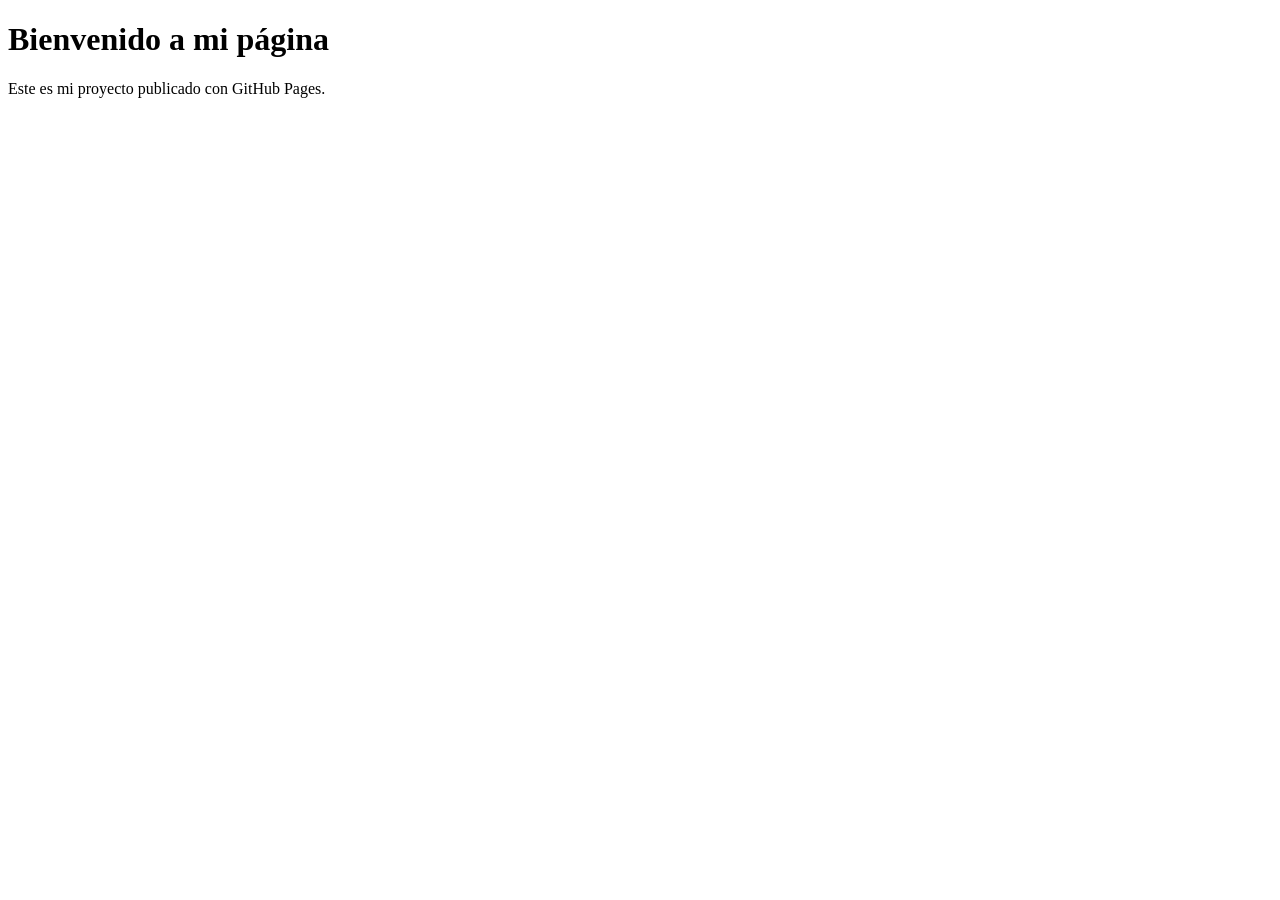
==== index.html @ 6c5de1bb "Add initial HTML structure for index.html" ====
<!DOCTYPE html>
<html lang="es">
<head>
  <meta charset="UTF-8">
  <title>Mi sitio público</title>
</head>
<body>
  <h1>Bienvenido a mi página</h1>
  <p>Este es mi proyecto publicado con GitHub Pages.</p>
</body>
</html>
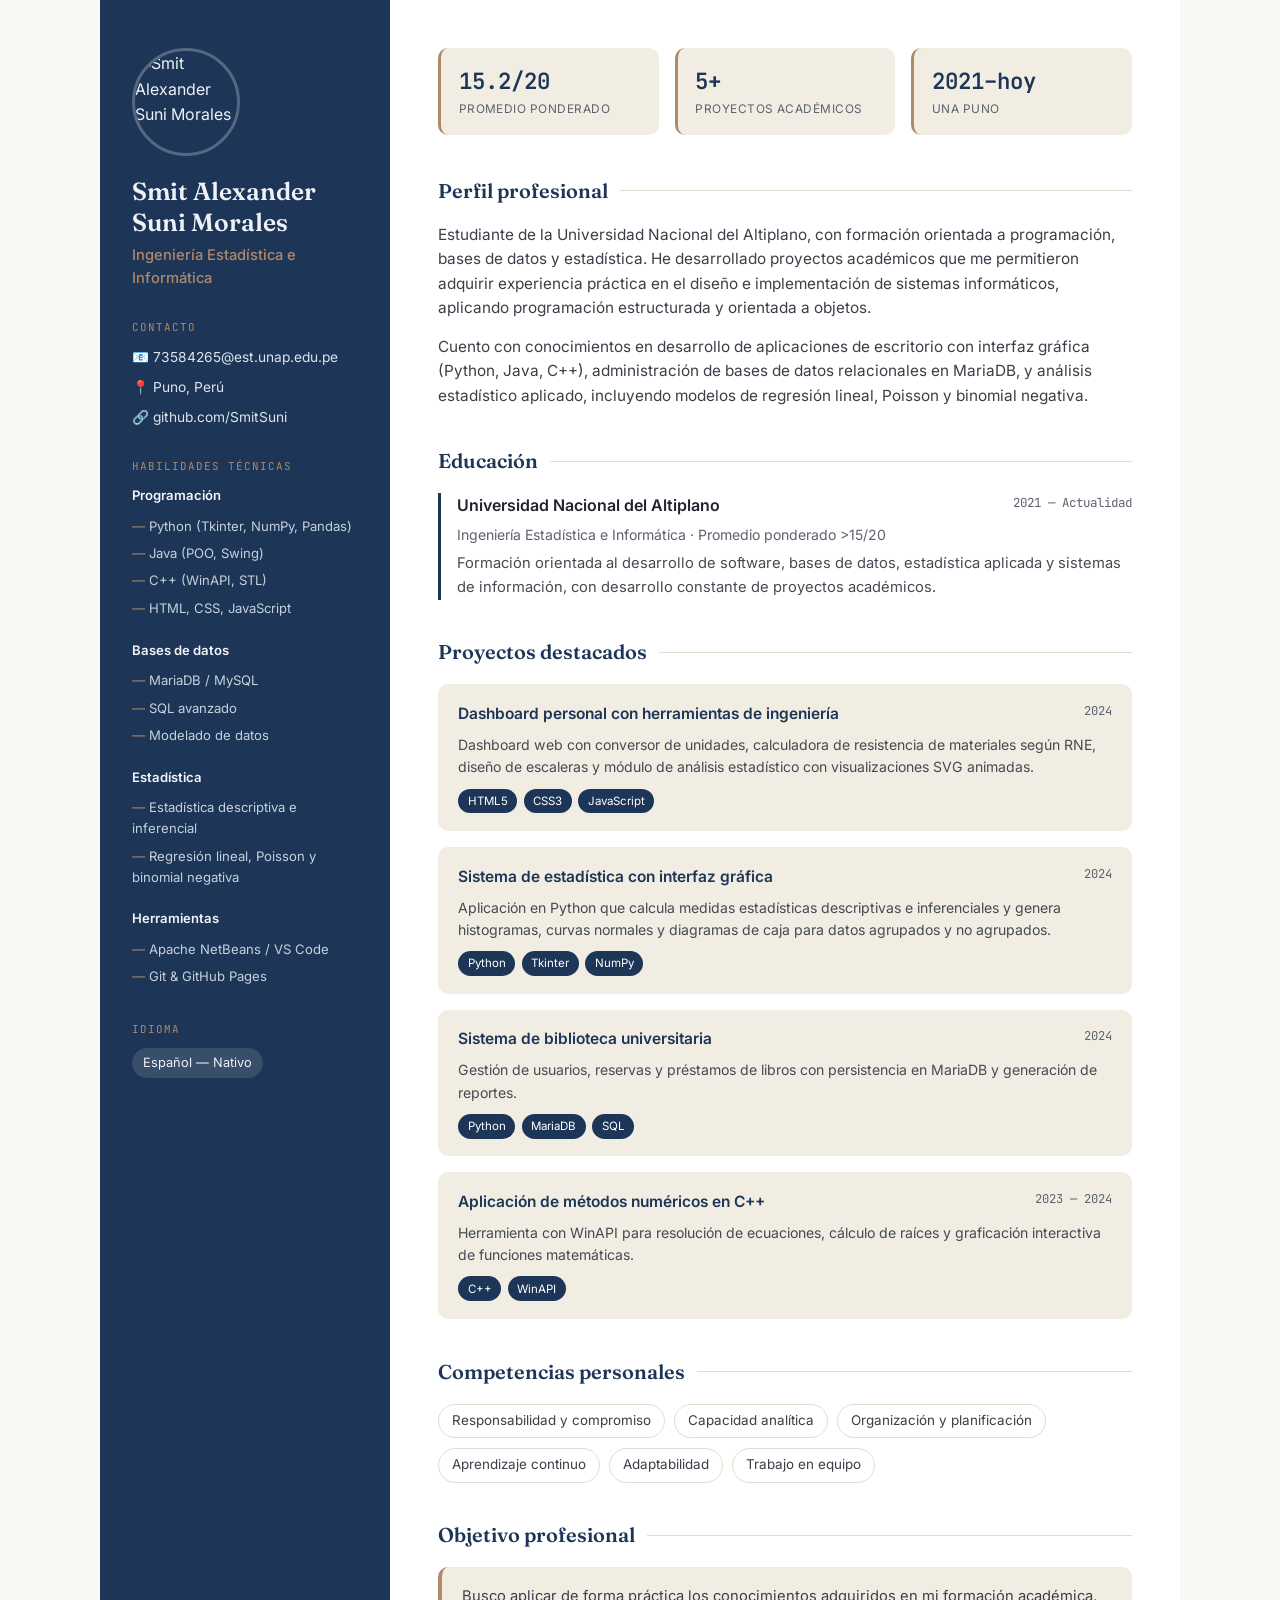
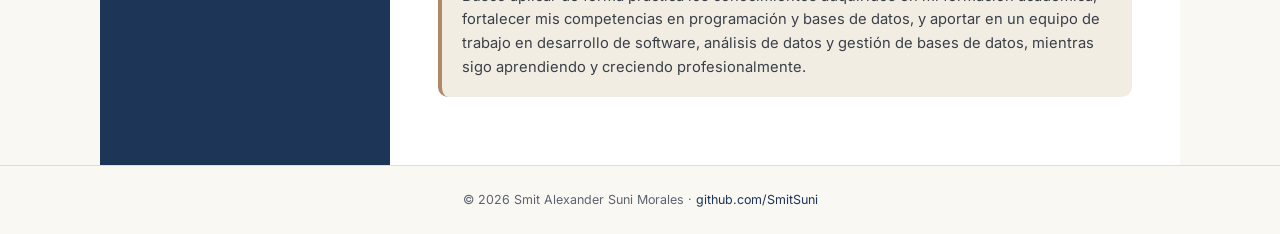
==== commit a943e6e8: "Update index.html" ====
--- a/index.html
+++ b/index.html
@@ -1,12 +1,385 @@
 <!DOCTYPE html>
 <html lang="es">
 <head>
-  <meta charset="UTF-8">
-  <title>Mi sitio público</title>
+<meta charset="UTF-8">
+<meta name="viewport" content="width=device-width, initial-scale=1.0">
+<title>Smit Alexander Suni Morales — CV</title>
+<meta name="description" content="Resumen curricular de Smit Alexander Suni Morales, estudiante de Ingeniería Estadística e Informática en la UNA Puno.">
+<link rel="preconnect" href="https://fonts.googleapis.com">
+<link rel="preconnect" href="https://fonts.gstatic.com" crossorigin>
+<link href="https://fonts.googleapis.com/css2?family=Fraunces:opsz,wght@9..144,400;9..144,600;9..144,700&family=Inter:wght@400;500;600&family=JetBrains+Mono:wght@400;600&display=swap" rel="stylesheet">
+<style>
+  :root{
+    --bg: #faf8f3;
+    --bg-card: #ffffff;
+    --bg-alt: #f1ede3;
+    --ink: #20242c;
+    --ink-soft: #5c6270;
+    --accent: #1d3557;
+    --accent-2: #b08968;
+    --line: #e3ddcf;
+    --radius: 10px;
+  }
+  *{ margin:0; padding:0; box-sizing:border-box; }
+  body{
+    font-family:'Inter', sans-serif;
+    background:var(--bg);
+    color:var(--ink);
+    line-height:1.6;
+  }
+  .wrap{
+    max-width:1080px;
+    margin:0 auto;
+    display:grid;
+    grid-template-columns: 290px 1fr;
+    gap:0;
+  }
+  /* ---------- Sidebar ---------- */
+  aside{
+    background:var(--accent);
+    color:#eef2f6;
+    padding:3rem 2rem;
+  }
+  .avatar{
+    width:108px; height:108px;
+    border-radius:50%;
+    overflow:hidden;
+    border:3px solid rgba(255,255,255,.25);
+    margin-bottom:1.25rem;
+  }
+  .avatar img{ width:100%; height:100%; object-fit:cover; display:block; }
+  aside h1{
+    font-family:'Fraunces', serif;
+    font-size:1.55rem;
+    font-weight:600;
+    line-height:1.25;
+    margin-bottom:.35rem;
+  }
+  .role{
+    font-size:.92rem;
+    color:var(--accent-2);
+    font-weight:500;
+    margin-bottom:1.75rem;
+  }
+  .side-block{ margin-bottom:1.9rem; }
+  .side-label{
+    font-family:'JetBrains Mono', monospace;
+    font-size:.68rem;
+    letter-spacing:.09em;
+    text-transform:uppercase;
+    color:var(--accent-2);
+    margin-bottom:.6rem;
+  }
+  .contact-line{
+    display:flex; gap:.55rem;
+    font-size:.86rem;
+    color:#dde4ec;
+    margin-bottom:.5rem;
+    word-break:break-word;
+  }
+  .skill-group{ margin-bottom:1.1rem; }
+  .skill-group h4{
+    font-size:.82rem;
+    font-weight:600;
+    margin-bottom:.4rem;
+    color:#f3f5f8;
+  }
+  .skill-group ul{ list-style:none; }
+  .skill-group li{
+    font-size:.82rem;
+    color:#c7d1dc;
+    padding:.2rem 0;
+  }
+  .skill-group li::before{ content:"— "; color:var(--accent-2); }
+  .lang-pill{
+    display:inline-block;
+    font-size:.8rem;
+    background:rgba(255,255,255,.12);
+    padding:.3rem .7rem;
+    border-radius:20px;
+  }
+
+  /* ---------- Main column ---------- */
+  main{ padding:3rem 3rem 2rem; background:var(--bg-card); }
+
+  .metric-strip{
+    display:grid;
+    grid-template-columns: repeat(3, 1fr);
+    gap:1rem;
+    margin-bottom:2.5rem;
+  }
+  .metric{
+    background:var(--bg-alt);
+    border-radius:var(--radius);
+    padding:1rem 1.1rem;
+    border-left:3px solid var(--accent-2);
+  }
+  .metric .num{
+    font-family:'JetBrains Mono', monospace;
+    font-size:1.4rem;
+    font-weight:600;
+    color:var(--accent);
+  }
+  .metric .label{
+    font-size:.74rem;
+    color:var(--ink-soft);
+    text-transform:uppercase;
+    letter-spacing:.04em;
+  }
+
+  section{ margin-bottom:2.3rem; }
+  section h2{
+    font-family:'Fraunces', serif;
+    font-size:1.25rem;
+    font-weight:600;
+    color:var(--accent);
+    margin-bottom:1rem;
+    display:flex;
+    align-items:center;
+    gap:.75rem;
+  }
+  section h2::after{
+    content:"";
+    flex:1;
+    height:1px;
+    background:var(--line);
+  }
+  .profile-text p{ margin-bottom:.85rem; color:#3a3f48; font-size:.96rem; }
+
+  .edu-item{
+    border-left:3px solid var(--accent);
+    padding-left:1rem;
+  }
+  .edu-item .head{
+    display:flex; justify-content:space-between; flex-wrap:wrap; gap:.4rem;
+    margin-bottom:.3rem;
+  }
+  .edu-item .title{ font-weight:600; font-size:1rem; }
+  .edu-item .date{
+    font-family:'JetBrains Mono', monospace;
+    font-size:.78rem;
+    color:var(--ink-soft);
+  }
+  .edu-item .subtitle{ font-size:.88rem; color:var(--ink-soft); margin-bottom:.4rem; }
+  .edu-item p{ font-size:.92rem; color:#454a53; }
+
+  .proj-grid{ display:grid; gap:1rem; }
+  .proj-card{
+    background:var(--bg-alt);
+    border-radius:var(--radius);
+    padding:1.1rem 1.25rem;
+  }
+  .proj-card .head{
+    display:flex; justify-content:space-between; flex-wrap:wrap; gap:.4rem;
+    margin-bottom:.45rem;
+  }
+  .proj-card .title{ font-weight:600; font-size:.97rem; color:var(--accent); }
+  .proj-card .date{ font-family:'JetBrains Mono', monospace; font-size:.76rem; color:var(--ink-soft); }
+  .proj-card p{ font-size:.88rem; color:#454a53; margin-bottom:.6rem; }
+  .tags{ display:flex; flex-wrap:wrap; gap:.4rem; }
+  .tag{
+    font-size:.72rem;
+    background:var(--accent);
+    color:#fff;
+    padding:.2rem .6rem;
+    border-radius:20px;
+  }
+
+  .competencias{ display:flex; flex-wrap:wrap; gap:.6rem; }
+  .competencias span{
+    font-size:.84rem;
+    border:1px solid var(--line);
+    padding:.35rem .8rem;
+    border-radius:20px;
+    color:#3a3f48;
+  }
+
+  .objetivo{
+    background:var(--bg-alt);
+    border-left:4px solid var(--accent-2);
+    padding:1.1rem 1.25rem;
+    border-radius:var(--radius);
+    font-size:.92rem;
+    color:#3a3f48;
+  }
+
+  footer{
+    text-align:center;
+    padding:1.5rem;
+    font-size:.78rem;
+    color:var(--ink-soft);
+    border-top:1px solid var(--line);
+  }
+  footer a{ color:var(--accent); text-decoration:none; }
+
+  @media (max-width: 760px){
+    .wrap{ grid-template-columns: 1fr; }
+    main{ padding:2rem 1.4rem; }
+    aside{ padding:2rem 1.4rem; }
+    .metric-strip{ grid-template-columns: 1fr 1fr; }
+  }
+</style>
 </head>
 <body>
-  <h1>Bienvenido a mi página</h1>
-  <p>Este es mi proyecto publicado con GitHub Pages.</p>
+
+<div class="wrap">
+
+  <aside>
+    <div class="avatar"><img src="https://avatars.githubusercontent.com/SmitSuni" alt="Smit Alexander Suni Morales"></div>
+    <h1>Smit Alexander Suni Morales</h1>
+    <p class="role">Ingeniería Estadística e Informática</p>
+
+    <div class="side-block">
+      <div class="side-label">Contacto</div>
+      <div class="contact-line">📧 73584265@est.unap.edu.pe</div>
+      <div class="contact-line">📍 Puno, Perú</div>
+      <div class="contact-line">🔗 github.com/SmitSuni</div>
+    </div>
+
+    <div class="side-block">
+      <div class="side-label">Habilidades técnicas</div>
+      <div class="skill-group">
+        <h4>Programación</h4>
+        <ul>
+          <li>Python (Tkinter, NumPy, Pandas)</li>
+          <li>Java (POO, Swing)</li>
+          <li>C++ (WinAPI, STL)</li>
+          <li>HTML, CSS, JavaScript</li>
+        </ul>
+      </div>
+      <div class="skill-group">
+        <h4>Bases de datos</h4>
+        <ul>
+          <li>MariaDB / MySQL</li>
+          <li>SQL avanzado</li>
+          <li>Modelado de datos</li>
+        </ul>
+      </div>
+      <div class="skill-group">
+        <h4>Estadística</h4>
+        <ul>
+          <li>Estadística descriptiva e inferencial</li>
+          <li>Regresión lineal, Poisson y binomial negativa</li>
+        </ul>
+      </div>
+      <div class="skill-group">
+        <h4>Herramientas</h4>
+        <ul>
+          <li>Apache NetBeans / VS Code</li>
+          <li>Git & GitHub Pages</li>
+        </ul>
+      </div>
+    </div>
+
+    <div class="side-block">
+      <div class="side-label">Idioma</div>
+      <span class="lang-pill">Español — Nativo</span>
+    </div>
+  </aside>
+
+  <main>
+
+    <div class="metric-strip">
+      <div class="metric">
+        <div class="num">15.2/20</div>
+        <div class="label">Promedio ponderado</div>
+      </div>
+      <div class="metric">
+        <div class="num">5+</div>
+        <div class="label">Proyectos académicos</div>
+      </div>
+      <div class="metric">
+        <div class="num">2021–hoy</div>
+        <div class="label">UNA Puno</div>
+      </div>
+    </div>
+
+    <section class="profile-text">
+      <h2>Perfil profesional</h2>
+      <p>Estudiante de la Universidad Nacional del Altiplano, con formación orientada a programación, bases de datos y estadística. He desarrollado proyectos académicos que me permitieron adquirir experiencia práctica en el diseño e implementación de sistemas informáticos, aplicando programación estructurada y orientada a objetos.</p>
+      <p>Cuento con conocimientos en desarrollo de aplicaciones de escritorio con interfaz gráfica (Python, Java, C++), administración de bases de datos relacionales en MariaDB, y análisis estadístico aplicado, incluyendo modelos de regresión lineal, Poisson y binomial negativa.</p>
+    </section>
+
+    <section>
+      <h2>Educación</h2>
+      <div class="edu-item">
+        <div class="head">
+          <span class="title">Universidad Nacional del Altiplano</span>
+          <span class="date">2021 — Actualidad</span>
+        </div>
+        <div class="subtitle">Ingeniería Estadística e Informática · Promedio ponderado &gt;15/20</div>
+        <p>Formación orientada al desarrollo de software, bases de datos, estadística aplicada y sistemas de información, con desarrollo constante de proyectos académicos.</p>
+      </div>
+    </section>
+
+    <section>
+      <h2>Proyectos destacados</h2>
+      <div class="proj-grid">
+
+        <div class="proj-card">
+          <div class="head">
+            <span class="title">Dashboard personal con herramientas de ingeniería</span>
+            <span class="date">2024</span>
+          </div>
+          <p>Dashboard web con conversor de unidades, calculadora de resistencia de materiales según RNE, diseño de escaleras y módulo de análisis estadístico con visualizaciones SVG animadas.</p>
+          <div class="tags"><span class="tag">HTML5</span><span class="tag">CSS3</span><span class="tag">JavaScript</span></div>
+        </div>
+
+        <div class="proj-card">
+          <div class="head">
+            <span class="title">Sistema de estadística con interfaz gráfica</span>
+            <span class="date">2024</span>
+          </div>
+          <p>Aplicación en Python que calcula medidas estadísticas descriptivas e inferenciales y genera histogramas, curvas normales y diagramas de caja para datos agrupados y no agrupados.</p>
+          <div class="tags"><span class="tag">Python</span><span class="tag">Tkinter</span><span class="tag">NumPy</span></div>
+        </div>
+
+        <div class="proj-card">
+          <div class="head">
+            <span class="title">Sistema de biblioteca universitaria</span>
+            <span class="date">2024</span>
+          </div>
+          <p>Gestión de usuarios, reservas y préstamos de libros con persistencia en MariaDB y generación de reportes.</p>
+          <div class="tags"><span class="tag">Python</span><span class="tag">MariaDB</span><span class="tag">SQL</span></div>
+        </div>
+
+        <div class="proj-card">
+          <div class="head">
+            <span class="title">Aplicación de métodos numéricos en C++</span>
+            <span class="date">2023 — 2024</span>
+          </div>
+          <p>Herramienta con WinAPI para resolución de ecuaciones, cálculo de raíces y graficación interactiva de funciones matemáticas.</p>
+          <div class="tags"><span class="tag">C++</span><span class="tag">WinAPI</span></div>
+        </div>
+
+      </div>
+    </section>
+
+    <section>
+      <h2>Competencias personales</h2>
+      <div class="competencias">
+        <span>Responsabilidad y compromiso</span>
+        <span>Capacidad analítica</span>
+        <span>Organización y planificación</span>
+        <span>Aprendizaje continuo</span>
+        <span>Adaptabilidad</span>
+        <span>Trabajo en equipo</span>
+      </div>
+    </section>
+
+    <section>
+      <h2>Objetivo profesional</h2>
+      <div class="objetivo">
+        Busco aplicar de forma práctica los conocimientos adquiridos en mi formación académica, fortalecer mis competencias en programación y bases de datos, y aportar en un equipo de trabajo en desarrollo de software, análisis de datos y gestión de bases de datos, mientras sigo aprendiendo y creciendo profesionalmente.
+      </div>
+    </section>
+
+  </main>
+</div>
+
+<footer>
+  © 2026 Smit Alexander Suni Morales · <a href="https://github.com/SmitSuni" target="_blank" rel="noopener noreferrer">github.com/SmitSuni</a>
+</footer>
+
 </body>
 </html>
-
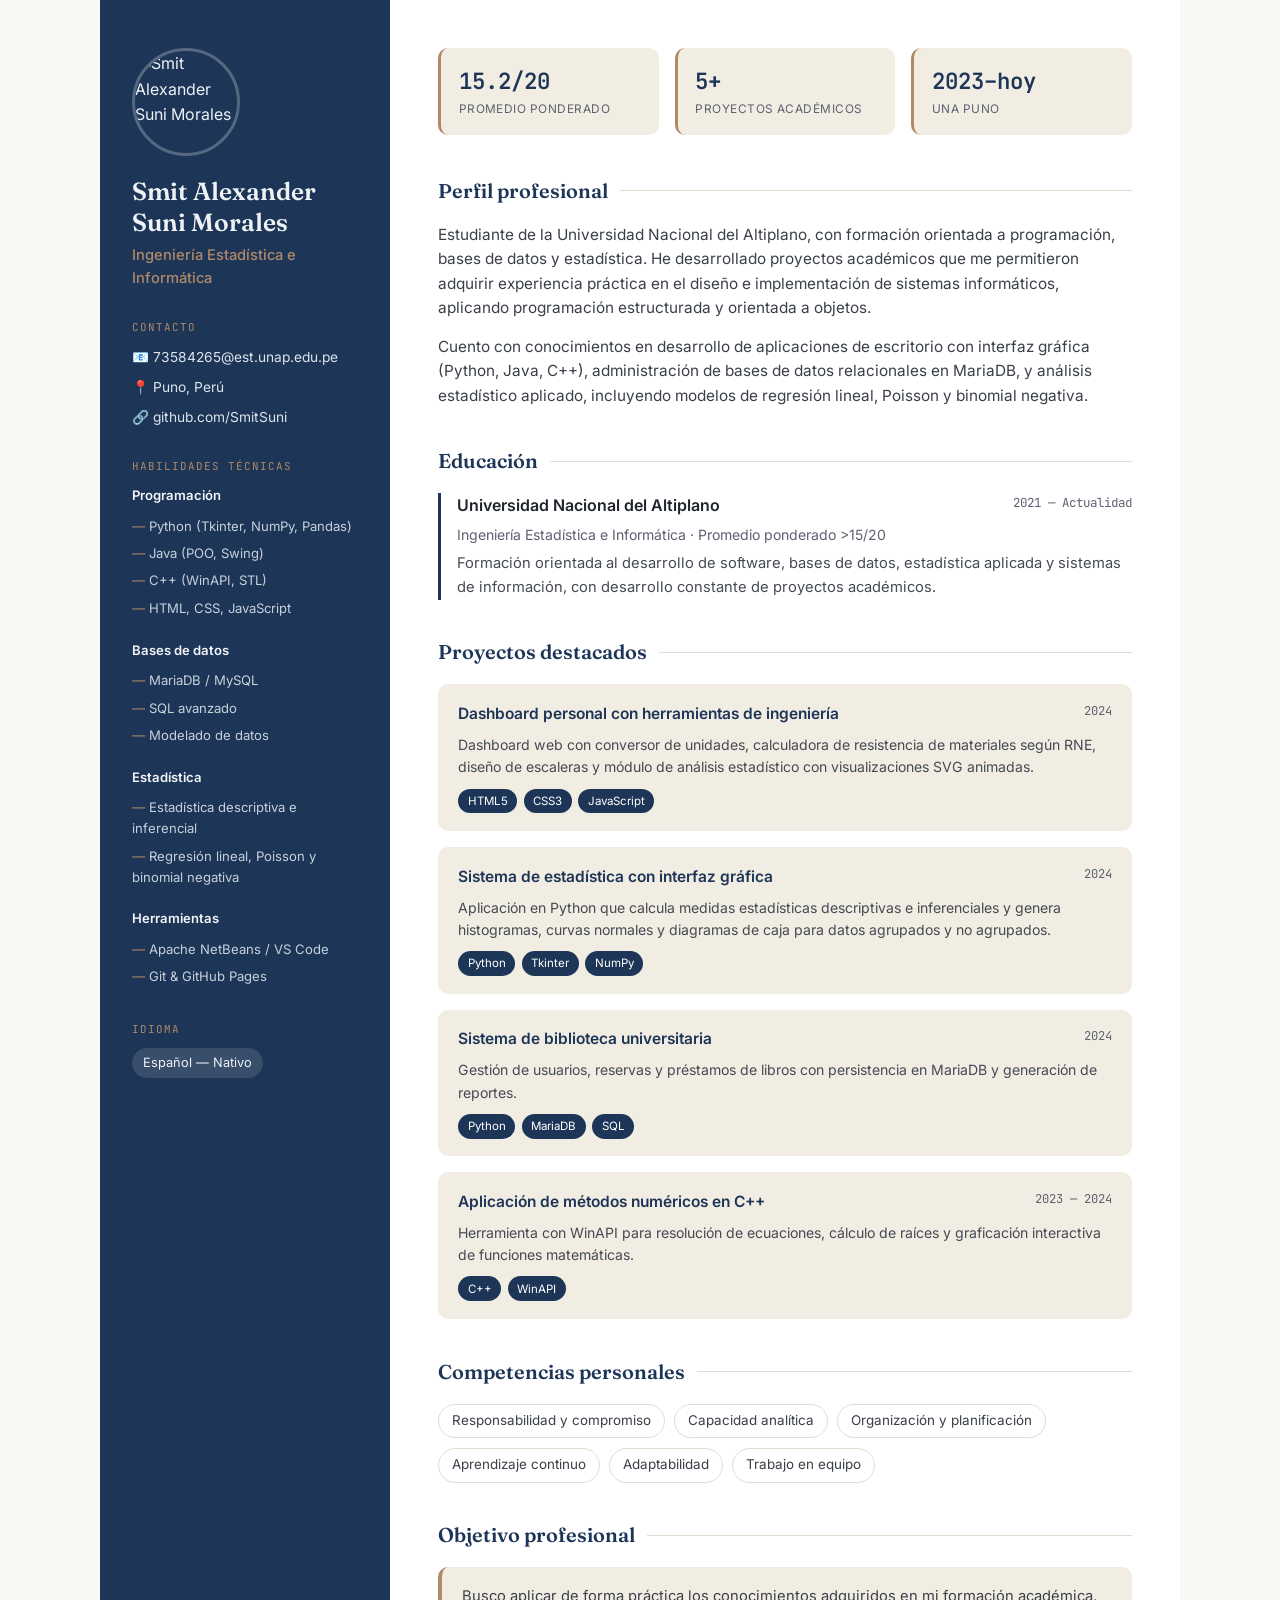
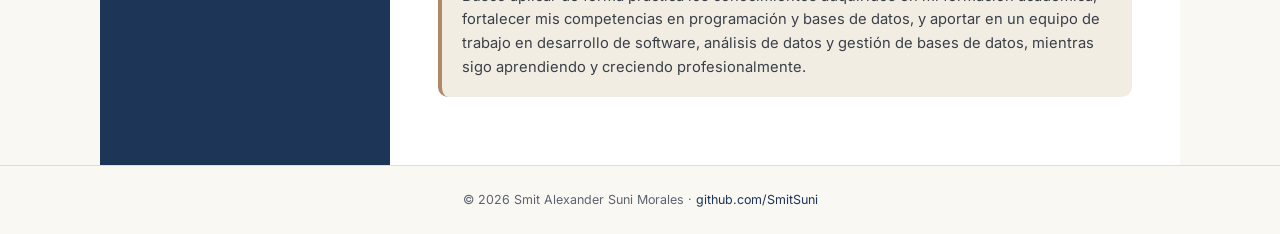
==== commit 853404f0: "Update index.html" ====
--- a/index.html
+++ b/index.html
@@ -289,7 +289,7 @@
         <div class="label">Proyectos académicos</div>
       </div>
       <div class="metric">
-        <div class="num">2021–hoy</div>
+        <div class="num">2023–hoy</div>
         <div class="label">UNA Puno</div>
       </div>
     </div>
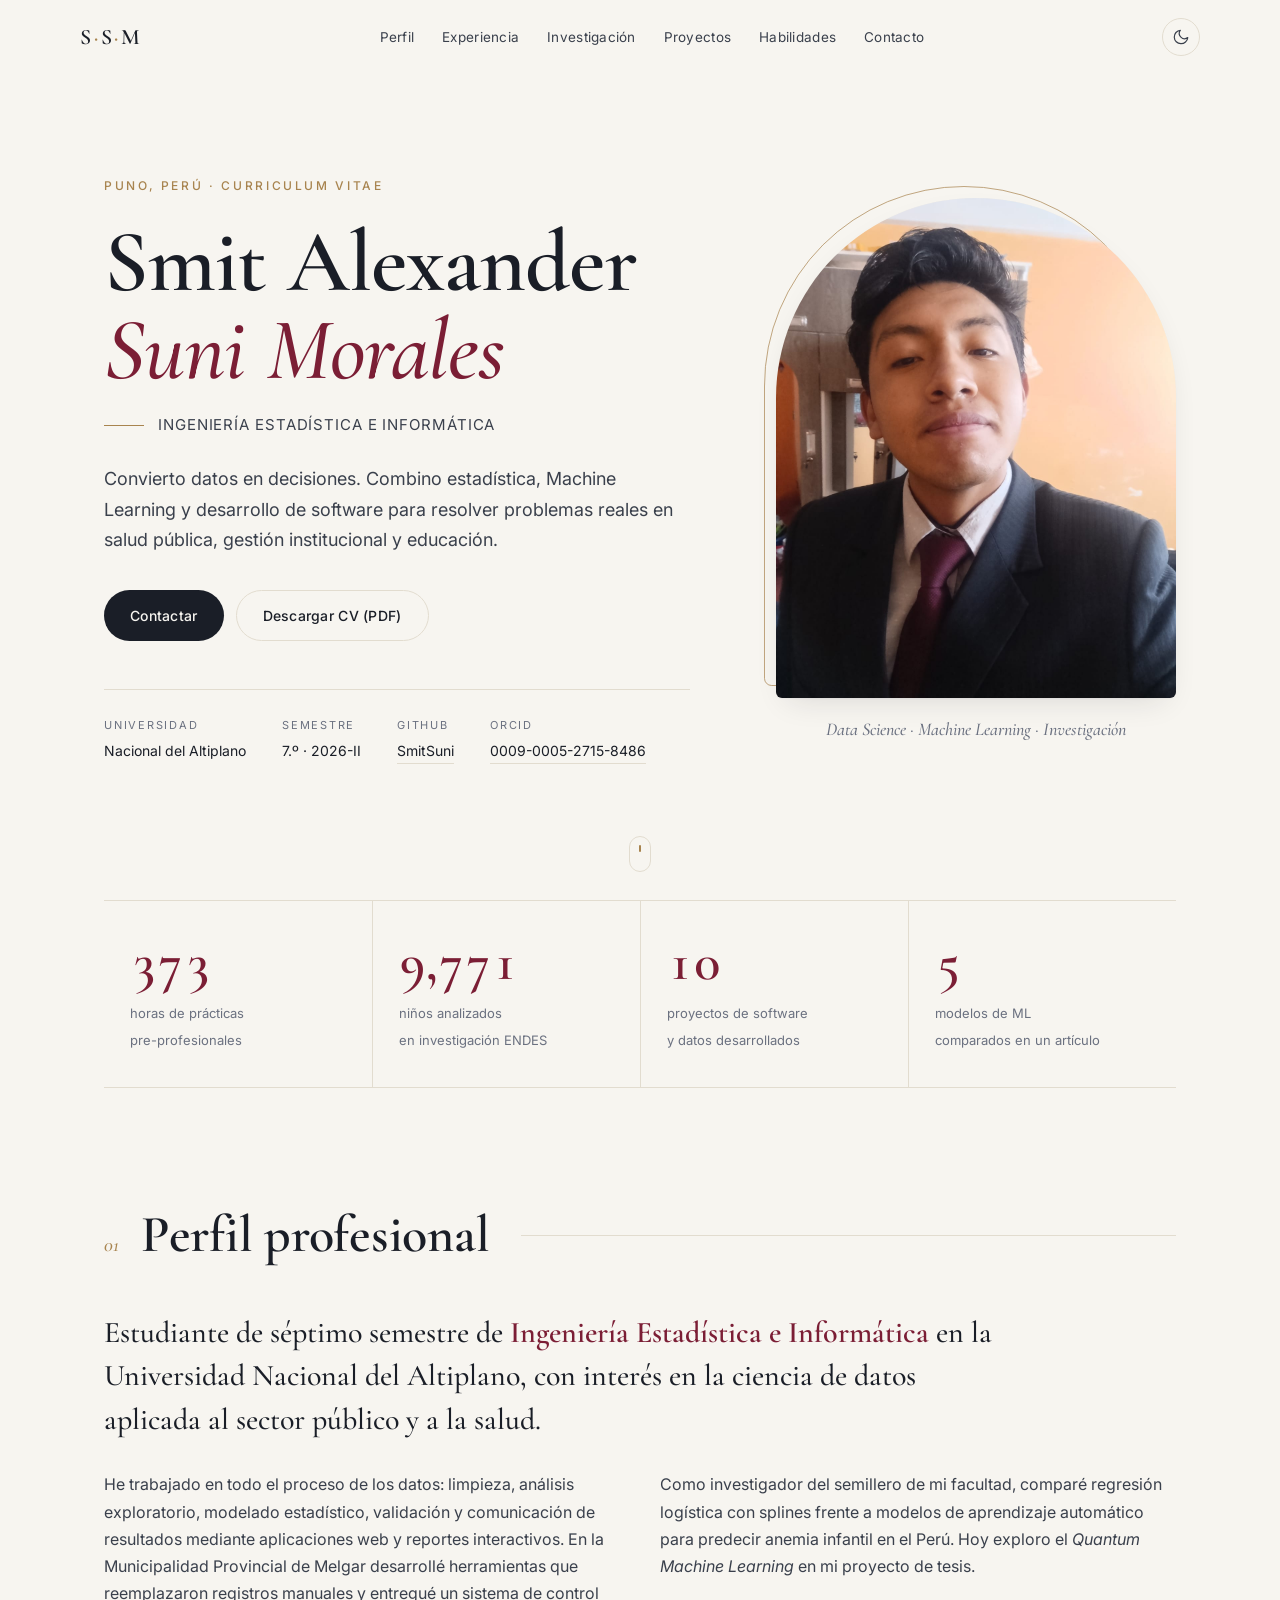
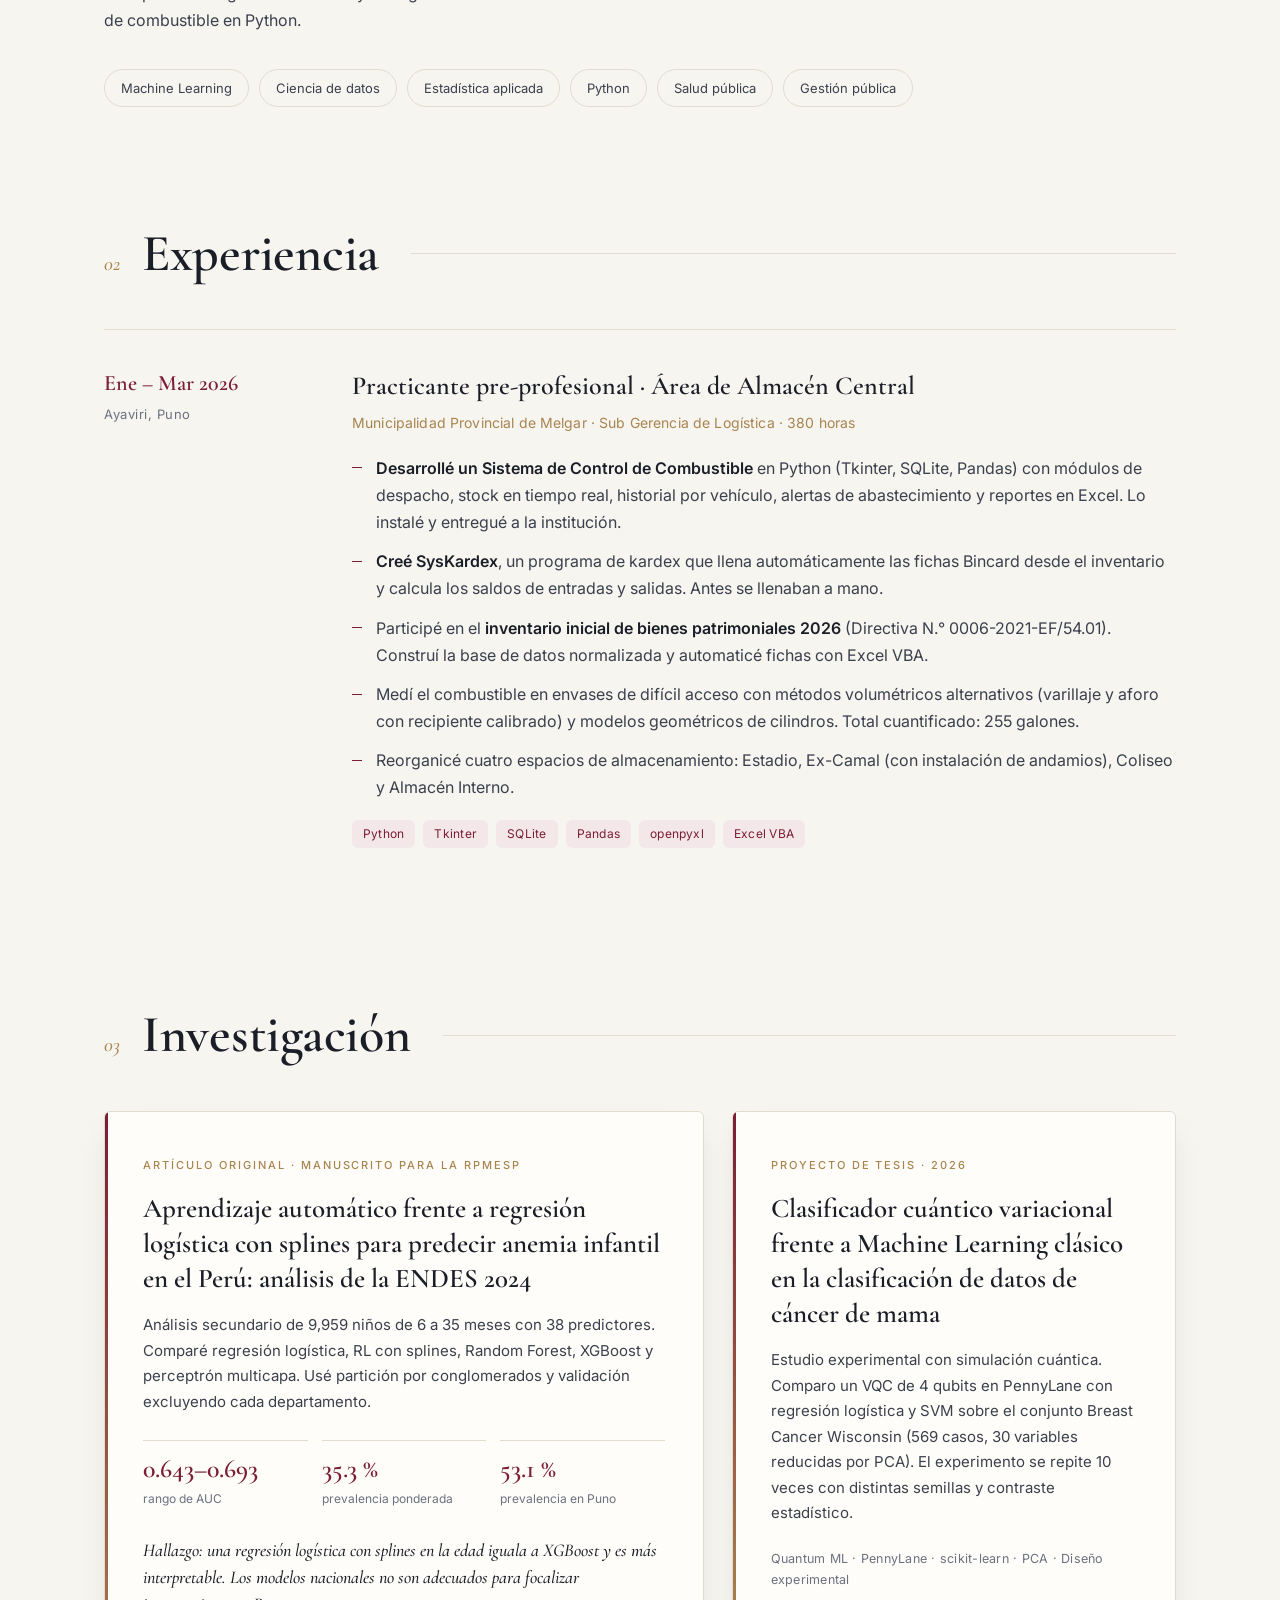
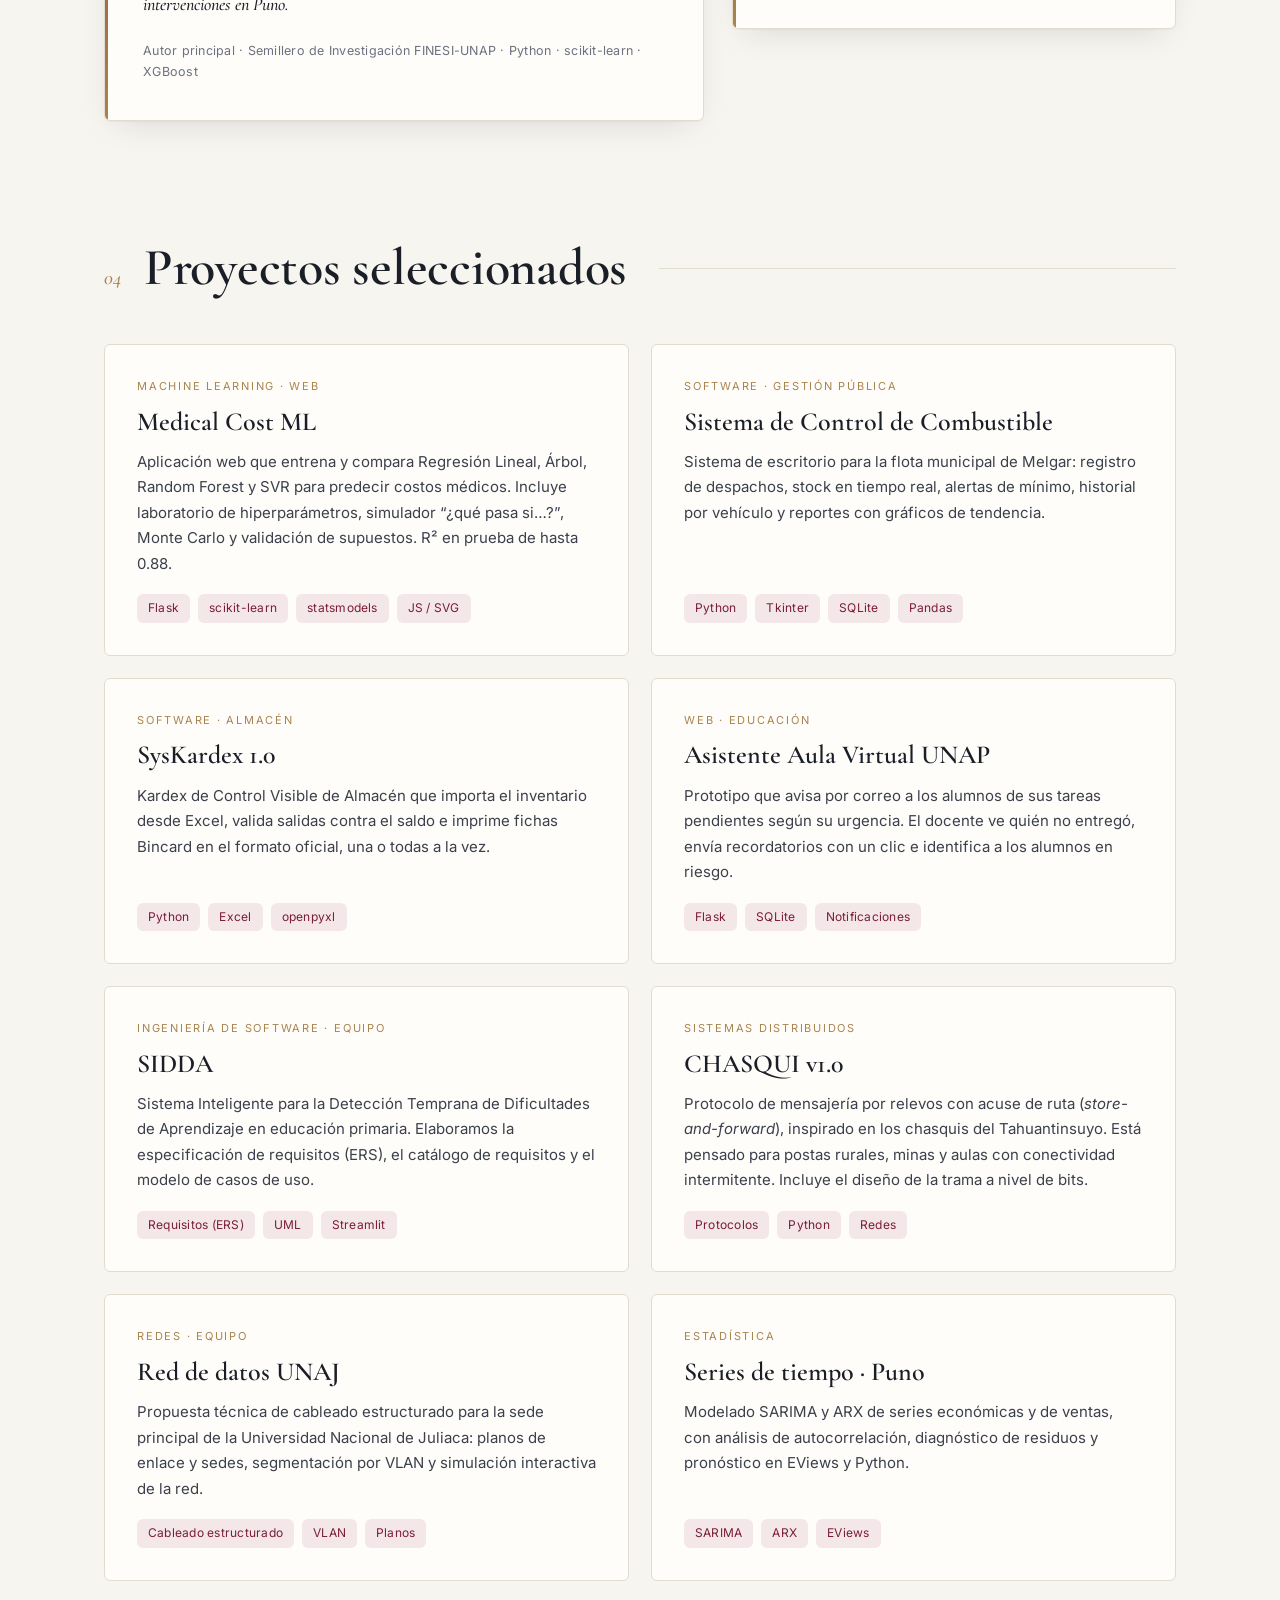
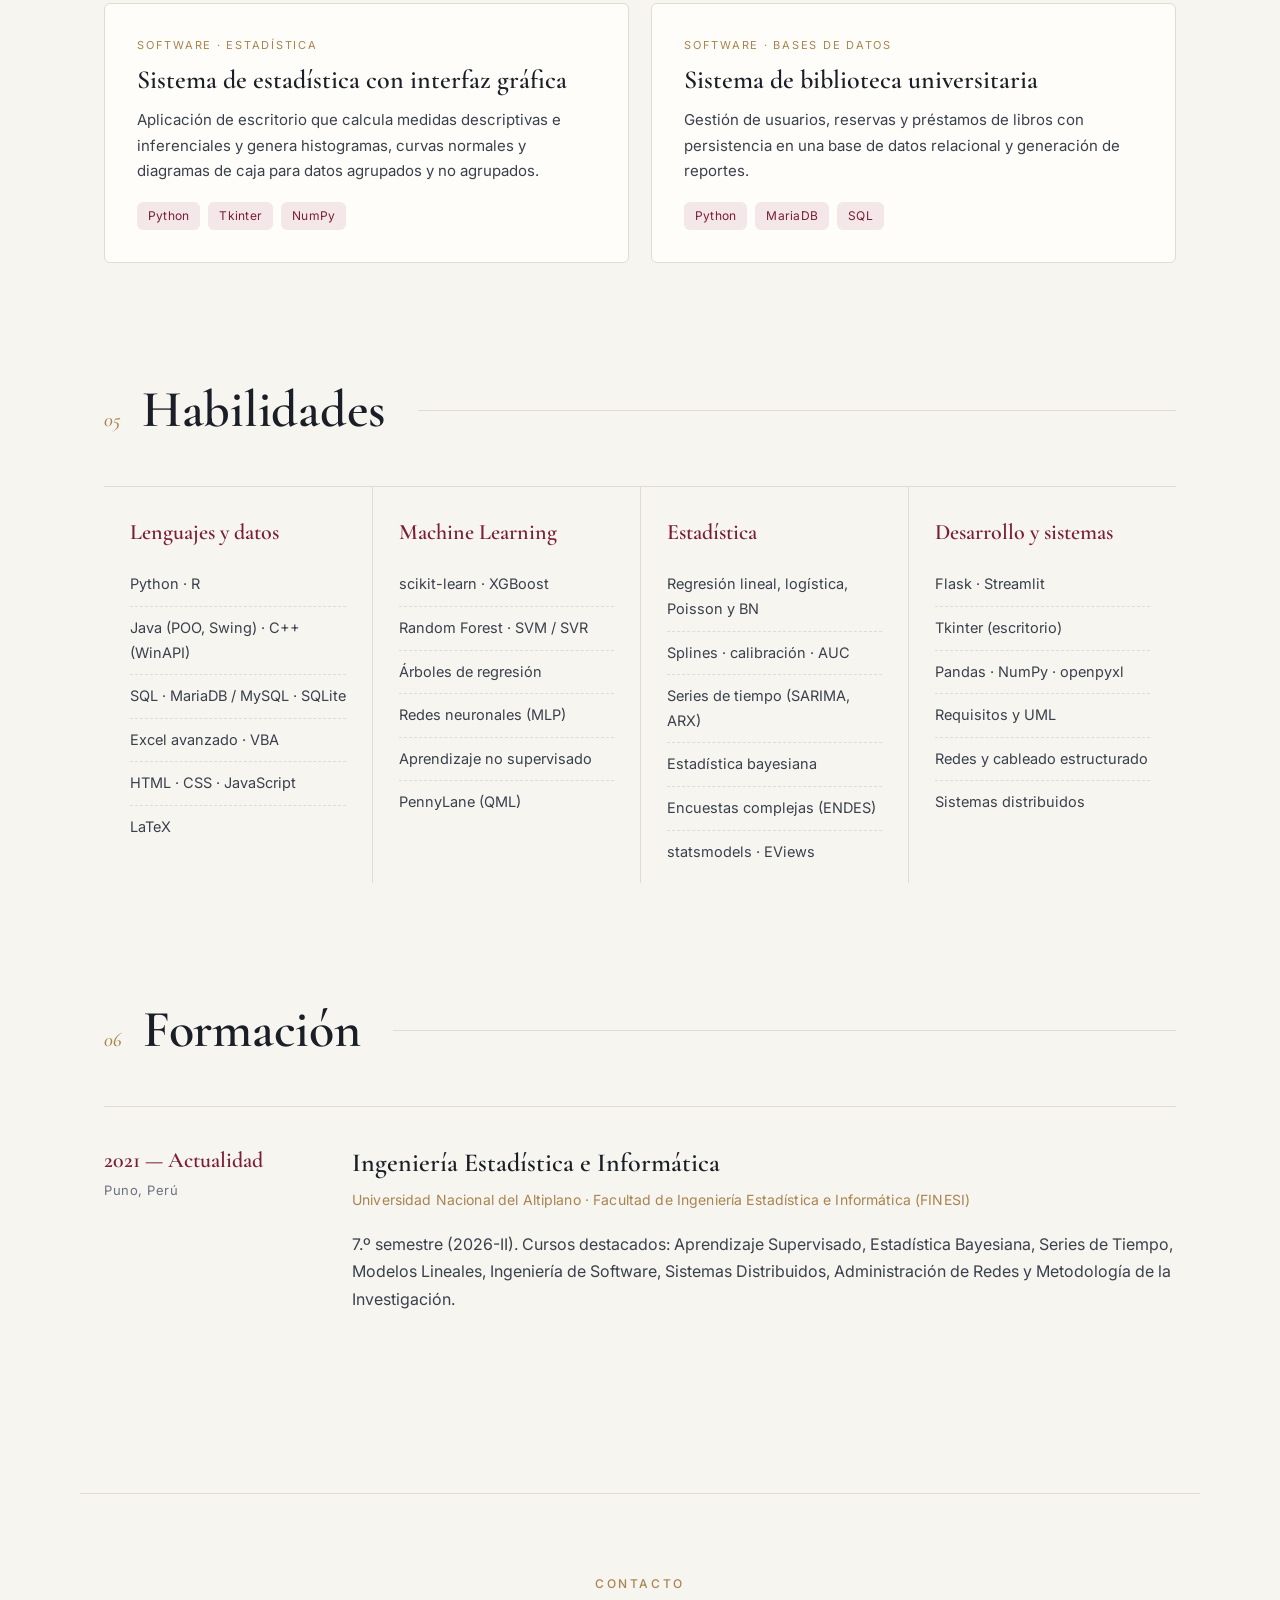
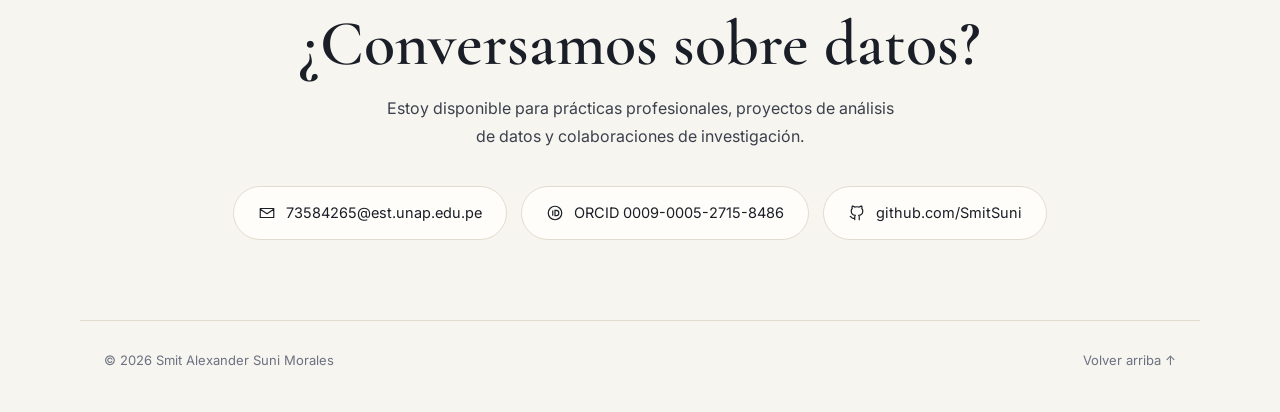
==== commit 23ecd4ad: "Nuevo CV web: diseño elegante, investigación y proyectos; CV anterior en cv-anterior.html" ====
--- a/index.html
+++ b/index.html
@@ -1,385 +1,293 @@
-<!DOCTYPE html>
+<!doctype html>
 <html lang="es">
 <head>
-<meta charset="UTF-8">
-<meta name="viewport" content="width=device-width, initial-scale=1.0">
-<title>Smit Alexander Suni Morales — CV</title>
-<meta name="description" content="Resumen curricular de Smit Alexander Suni Morales, estudiante de Ingeniería Estadística e Informática en la UNA Puno.">
-<link rel="preconnect" href="https://fonts.googleapis.com">
-<link rel="preconnect" href="https://fonts.gstatic.com" crossorigin>
-<link href="https://fonts.googleapis.com/css2?family=Fraunces:opsz,wght@9..144,400;9..144,600;9..144,700&family=Inter:wght@400;500;600&family=JetBrains+Mono:wght@400;600&display=swap" rel="stylesheet">
-<style>
-  :root{
-    --bg: #faf8f3;
-    --bg-card: #ffffff;
-    --bg-alt: #f1ede3;
-    --ink: #20242c;
-    --ink-soft: #5c6270;
-    --accent: #1d3557;
-    --accent-2: #b08968;
-    --line: #e3ddcf;
-    --radius: 10px;
-  }
-  *{ margin:0; padding:0; box-sizing:border-box; }
-  body{
-    font-family:'Inter', sans-serif;
-    background:var(--bg);
-    color:var(--ink);
-    line-height:1.6;
-  }
-  .wrap{
-    max-width:1080px;
-    margin:0 auto;
-    display:grid;
-    grid-template-columns: 290px 1fr;
-    gap:0;
-  }
-  /* ---------- Sidebar ---------- */
-  aside{
-    background:var(--accent);
-    color:#eef2f6;
-    padding:3rem 2rem;
-  }
-  .avatar{
-    width:108px; height:108px;
-    border-radius:50%;
-    overflow:hidden;
-    border:3px solid rgba(255,255,255,.25);
-    margin-bottom:1.25rem;
-  }
-  .avatar img{ width:100%; height:100%; object-fit:cover; display:block; }
-  aside h1{
-    font-family:'Fraunces', serif;
-    font-size:1.55rem;
-    font-weight:600;
-    line-height:1.25;
-    margin-bottom:.35rem;
-  }
-  .role{
-    font-size:.92rem;
-    color:var(--accent-2);
-    font-weight:500;
-    margin-bottom:1.75rem;
-  }
-  .side-block{ margin-bottom:1.9rem; }
-  .side-label{
-    font-family:'JetBrains Mono', monospace;
-    font-size:.68rem;
-    letter-spacing:.09em;
-    text-transform:uppercase;
-    color:var(--accent-2);
-    margin-bottom:.6rem;
-  }
-  .contact-line{
-    display:flex; gap:.55rem;
-    font-size:.86rem;
-    color:#dde4ec;
-    margin-bottom:.5rem;
-    word-break:break-word;
-  }
-  .skill-group{ margin-bottom:1.1rem; }
-  .skill-group h4{
-    font-size:.82rem;
-    font-weight:600;
-    margin-bottom:.4rem;
-    color:#f3f5f8;
-  }
-  .skill-group ul{ list-style:none; }
-  .skill-group li{
-    font-size:.82rem;
-    color:#c7d1dc;
-    padding:.2rem 0;
-  }
-  .skill-group li::before{ content:"— "; color:var(--accent-2); }
-  .lang-pill{
-    display:inline-block;
-    font-size:.8rem;
-    background:rgba(255,255,255,.12);
-    padding:.3rem .7rem;
-    border-radius:20px;
-  }
-
-  /* ---------- Main column ---------- */
-  main{ padding:3rem 3rem 2rem; background:var(--bg-card); }
-
-  .metric-strip{
-    display:grid;
-    grid-template-columns: repeat(3, 1fr);
-    gap:1rem;
-    margin-bottom:2.5rem;
-  }
-  .metric{
-    background:var(--bg-alt);
-    border-radius:var(--radius);
-    padding:1rem 1.1rem;
-    border-left:3px solid var(--accent-2);
-  }
-  .metric .num{
-    font-family:'JetBrains Mono', monospace;
-    font-size:1.4rem;
-    font-weight:600;
-    color:var(--accent);
-  }
-  .metric .label{
-    font-size:.74rem;
-    color:var(--ink-soft);
-    text-transform:uppercase;
-    letter-spacing:.04em;
-  }
-
-  section{ margin-bottom:2.3rem; }
-  section h2{
-    font-family:'Fraunces', serif;
-    font-size:1.25rem;
-    font-weight:600;
-    color:var(--accent);
-    margin-bottom:1rem;
-    display:flex;
-    align-items:center;
-    gap:.75rem;
-  }
-  section h2::after{
-    content:"";
-    flex:1;
-    height:1px;
-    background:var(--line);
-  }
-  .profile-text p{ margin-bottom:.85rem; color:#3a3f48; font-size:.96rem; }
-
-  .edu-item{
-    border-left:3px solid var(--accent);
-    padding-left:1rem;
-  }
-  .edu-item .head{
-    display:flex; justify-content:space-between; flex-wrap:wrap; gap:.4rem;
-    margin-bottom:.3rem;
-  }
-  .edu-item .title{ font-weight:600; font-size:1rem; }
-  .edu-item .date{
-    font-family:'JetBrains Mono', monospace;
-    font-size:.78rem;
-    color:var(--ink-soft);
-  }
-  .edu-item .subtitle{ font-size:.88rem; color:var(--ink-soft); margin-bottom:.4rem; }
-  .edu-item p{ font-size:.92rem; color:#454a53; }
-
-  .proj-grid{ display:grid; gap:1rem; }
-  .proj-card{
-    background:var(--bg-alt);
-    border-radius:var(--radius);
-    padding:1.1rem 1.25rem;
-  }
-  .proj-card .head{
-    display:flex; justify-content:space-between; flex-wrap:wrap; gap:.4rem;
-    margin-bottom:.45rem;
-  }
-  .proj-card .title{ font-weight:600; font-size:.97rem; color:var(--accent); }
-  .proj-card .date{ font-family:'JetBrains Mono', monospace; font-size:.76rem; color:var(--ink-soft); }
-  .proj-card p{ font-size:.88rem; color:#454a53; margin-bottom:.6rem; }
-  .tags{ display:flex; flex-wrap:wrap; gap:.4rem; }
-  .tag{
-    font-size:.72rem;
-    background:var(--accent);
-    color:#fff;
-    padding:.2rem .6rem;
-    border-radius:20px;
-  }
-
-  .competencias{ display:flex; flex-wrap:wrap; gap:.6rem; }
-  .competencias span{
-    font-size:.84rem;
-    border:1px solid var(--line);
-    padding:.35rem .8rem;
-    border-radius:20px;
-    color:#3a3f48;
-  }
-
-  .objetivo{
-    background:var(--bg-alt);
-    border-left:4px solid var(--accent-2);
-    padding:1.1rem 1.25rem;
-    border-radius:var(--radius);
-    font-size:.92rem;
-    color:#3a3f48;
-  }
-
-  footer{
-    text-align:center;
-    padding:1.5rem;
-    font-size:.78rem;
-    color:var(--ink-soft);
-    border-top:1px solid var(--line);
-  }
-  footer a{ color:var(--accent); text-decoration:none; }
-
-  @media (max-width: 760px){
-    .wrap{ grid-template-columns: 1fr; }
-    main{ padding:2rem 1.4rem; }
-    aside{ padding:2rem 1.4rem; }
-    .metric-strip{ grid-template-columns: 1fr 1fr; }
-  }
-</style>
+  <meta charset="utf-8">
+  <meta name="viewport" content="width=device-width, initial-scale=1">
+  <title>Smit Suni Morales · CV</title>
+  <meta name="description" content="Smit Alexander Suni Morales — Estudiante de Ingeniería Estadística e Informática (UNAP, Puno). Ciencia de datos, Machine Learning e investigación aplicada.">
+  <meta property="og:title" content="Smit Alexander Suni Morales · Ciencia de datos y estadística">
+  <meta property="og:description" content="Ingeniería Estadística e Informática · Universidad Nacional del Altiplano · Puno, Perú">
+  <meta property="og:image" content="img/foto.jpg">
+  <link rel="preconnect" href="https://fonts.googleapis.com">
+  <link rel="preconnect" href="https://fonts.gstatic.com" crossorigin>
+  <link href="https://fonts.googleapis.com/css2?family=Cormorant+Garamond:ital,wght@0,500;0,600;0,700;1,500&family=Inter:wght@400;500;600&display=swap" rel="stylesheet">
+  <link rel="stylesheet" href="styles.css">
 </head>
 <body>
-
-<div class="wrap">
-
-  <aside>
-    <div class="avatar"><img src="https://avatars.githubusercontent.com/SmitSuni" alt="Smit Alexander Suni Morales"></div>
-    <h1>Smit Alexander Suni Morales</h1>
-    <p class="role">Ingeniería Estadística e Informática</p>
-
-    <div class="side-block">
-      <div class="side-label">Contacto</div>
-      <div class="contact-line">📧 73584265@est.unap.edu.pe</div>
-      <div class="contact-line">📍 Puno, Perú</div>
-      <div class="contact-line">🔗 github.com/SmitSuni</div>
+  <div class="progress" aria-hidden="true"><i id="progress"></i></div>
+
+  <header class="nav" id="nav">
+    <a class="brand" href="#inicio">S<span>·</span>S<span>·</span>M</a>
+    <nav>
+      <a href="#perfil">Perfil</a>
+      <a href="#experiencia">Experiencia</a>
+      <a href="#investigacion">Investigación</a>
+      <a href="#proyectos">Proyectos</a>
+      <a href="#habilidades">Habilidades</a>
+      <a href="#contacto">Contacto</a>
+    </nav>
+    <div class="nav-actions">
+      <button class="icon-btn" id="theme" aria-label="Cambiar tema">
+        <svg viewBox="0 0 24 24" width="18" height="18" aria-hidden="true"><path d="M21 12.8A9 9 0 1 1 11.2 3a7 7 0 0 0 9.8 9.8z" fill="none" stroke="currentColor" stroke-width="1.6" stroke-linejoin="round"/></svg>
+      </button>
+      <button class="icon-btn menu" id="menu" aria-label="Abrir menú">
+        <svg viewBox="0 0 24 24" width="20" height="20" aria-hidden="true"><path d="M4 7h16M4 12h16M4 17h16" stroke="currentColor" stroke-width="1.6" stroke-linecap="round"/></svg>
+      </button>
     </div>
-
-    <div class="side-block">
-      <div class="side-label">Habilidades técnicas</div>
-      <div class="skill-group">
-        <h4>Programación</h4>
-        <ul>
-          <li>Python (Tkinter, NumPy, Pandas)</li>
-          <li>Java (POO, Swing)</li>
-          <li>C++ (WinAPI, STL)</li>
-          <li>HTML, CSS, JavaScript</li>
+  </header>
+
+  <main>
+    <!-- HERO -->
+    <section class="hero" id="inicio">
+      <div class="hero-text">
+        <p class="eyebrow in" style="--d:0">Puno, Perú · Curriculum Vitae</p>
+        <h1 class="in" style="--d:1">Smit Alexander<br><em>Suni Morales</em></h1>
+        <p class="role in" style="--d:2">Ingeniería Estadística e Informática</p>
+        <p class="lead in" style="--d:3">Convierto datos en decisiones. Combino estadística, Machine Learning y desarrollo de software para resolver problemas reales en salud pública, gestión institucional y educación.</p>
+        <div class="cta in" style="--d:4">
+          <a class="btn primary" href="mailto:73584265@est.unap.edu.pe">Contactar</a>
+          <button class="btn ghost" id="print">Descargar CV (PDF)</button>
+        </div>
+        <ul class="hero-meta in" style="--d:5">
+          <li><span>Universidad</span>Nacional del Altiplano</li>
+          <li><span>Semestre</span>7.º · 2026-II</li>
+          <li><span>GitHub</span><a href="https://github.com/SmitSuni" target="_blank" rel="noopener">SmitSuni</a></li>
+          <li><span>ORCID</span><a href="https://orcid.org/0009-0005-2715-8486" target="_blank" rel="noopener">0009-0005-2715-8486</a></li>
         </ul>
       </div>
-      <div class="skill-group">
-        <h4>Bases de datos</h4>
-        <ul>
-          <li>MariaDB / MySQL</li>
-          <li>SQL avanzado</li>
-          <li>Modelado de datos</li>
+      <figure class="portrait in" style="--d:2">
+        <div class="arch"><div class="frame"><img src="img/foto.jpg" alt="Retrato de Smit Alexander Suni Morales" width="1200" height="1600"></div></div>
+        <figcaption>Data Science · Machine Learning · Investigación</figcaption>
+      </figure>
+      <a class="scroll-hint" href="#perfil" aria-label="Bajar"><i></i></a>
+    </section>
+
+    <!-- CIFRAS -->
+    <section class="stats reveal" aria-label="Cifras">
+      <div><b data-count="380">0</b><span>horas de prácticas<br>pre-profesionales</span></div>
+      <div><b data-count="9959" data-sep="1">0</b><span>niños analizados<br>en investigación ENDES</span></div>
+      <div><b data-count="10">0</b><span>proyectos de software<br>y datos desarrollados</span></div>
+      <div><b data-count="5">0</b><span>modelos de ML<br>comparados en un artículo</span></div>
+    </section>
+
+    <!-- PERFIL -->
+    <section class="section" id="perfil">
+      <header class="sec-head reveal">
+        <span class="num">01</span>
+        <h2>Perfil profesional</h2>
+      </header>
+      <div class="profile reveal">
+        <p class="big">Estudiante de séptimo semestre de <strong>Ingeniería Estadística e Informática</strong> en la Universidad Nacional del Altiplano, con interés en la ciencia de datos aplicada al sector público y a la salud.</p>
+        <div class="cols">
+          <p>He trabajado en todo el proceso de los datos: limpieza, análisis exploratorio, modelado estadístico, validación y comunicación de resultados mediante aplicaciones web y reportes interactivos. En la Municipalidad Provincial de Melgar desarrollé herramientas que reemplazaron registros manuales y entregué un sistema de control de combustible en Python.</p>
+          <p>Como investigador del semillero de mi facultad, comparé regresión logística con splines frente a modelos de aprendizaje automático para predecir anemia infantil en el Perú. Hoy exploro el <em>Quantum Machine Learning</em> en mi proyecto de tesis.</p>
+        </div>
+        <ul class="tags">
+          <li>Machine Learning</li><li>Ciencia de datos</li><li>Estadística aplicada</li><li>Python</li><li>Salud pública</li><li>Gestión pública</li>
         </ul>
       </div>
-      <div class="skill-group">
-        <h4>Estadística</h4>
-        <ul>
-          <li>Estadística descriptiva e inferencial</li>
-          <li>Regresión lineal, Poisson y binomial negativa</li>
-        </ul>
-      </div>
-      <div class="skill-group">
-        <h4>Herramientas</h4>
-        <ul>
-          <li>Apache NetBeans / VS Code</li>
-          <li>Git & GitHub Pages</li>
-        </ul>
-      </div>
-    </div>
-
-    <div class="side-block">
-      <div class="side-label">Idioma</div>
-      <span class="lang-pill">Español — Nativo</span>
-    </div>
-  </aside>
-
-  <main>
-
-    <div class="metric-strip">
-      <div class="metric">
-        <div class="num">15.2/20</div>
-        <div class="label">Promedio ponderado</div>
-      </div>
-      <div class="metric">
-        <div class="num">5+</div>
-        <div class="label">Proyectos académicos</div>
-      </div>
-      <div class="metric">
-        <div class="num">2023–hoy</div>
-        <div class="label">UNA Puno</div>
-      </div>
-    </div>
-
-    <section class="profile-text">
-      <h2>Perfil profesional</h2>
-      <p>Estudiante de la Universidad Nacional del Altiplano, con formación orientada a programación, bases de datos y estadística. He desarrollado proyectos académicos que me permitieron adquirir experiencia práctica en el diseño e implementación de sistemas informáticos, aplicando programación estructurada y orientada a objetos.</p>
-      <p>Cuento con conocimientos en desarrollo de aplicaciones de escritorio con interfaz gráfica (Python, Java, C++), administración de bases de datos relacionales en MariaDB, y análisis estadístico aplicado, incluyendo modelos de regresión lineal, Poisson y binomial negativa.</p>
-    </section>
-
-    <section>
-      <h2>Educación</h2>
-      <div class="edu-item">
-        <div class="head">
-          <span class="title">Universidad Nacional del Altiplano</span>
+    </section>
+
+    <!-- EXPERIENCIA -->
+    <section class="section" id="experiencia">
+      <header class="sec-head reveal">
+        <span class="num">02</span>
+        <h2>Experiencia</h2>
+      </header>
+
+      <article class="job reveal">
+        <div class="job-side">
+          <span class="date">Ene – Mar 2026</span>
+          <span class="place">Ayaviri, Puno</span>
+        </div>
+        <div class="job-body">
+          <h3>Practicante pre-profesional · Área de Almacén Central</h3>
+          <p class="org">Municipalidad Provincial de Melgar · Sub Gerencia de Logística · 380 horas</p>
+          <ul class="bullets">
+            <li><strong>Desarrollé un Sistema de Control de Combustible</strong> en Python (Tkinter, SQLite, Pandas) con módulos de despacho, stock en tiempo real, historial por vehículo, alertas de abastecimiento y reportes en Excel. Lo instalé y entregué a la institución.</li>
+            <li><strong>Creé SysKardex</strong>, un programa de kardex que llena automáticamente las fichas Bincard desde el inventario y calcula los saldos de entradas y salidas. Antes se llenaban a mano.</li>
+            <li>Participé en el <strong>inventario inicial de bienes patrimoniales 2026</strong> (Directiva N.° 0006-2021-EF/54.01). Construí la base de datos normalizada y automaticé fichas con Excel VBA.</li>
+            <li>Medí el combustible en envases de difícil acceso con métodos volumétricos alternativos (varillaje y aforo con recipiente calibrado) y modelos geométricos de cilindros. Total cuantificado: 255 galones.</li>
+            <li>Reorganicé cuatro espacios de almacenamiento: Estadio, Ex-Camal (con instalación de andamios), Coliseo y Almacén Interno.</li>
+          </ul>
+          <ul class="chips"><li>Python</li><li>Tkinter</li><li>SQLite</li><li>Pandas</li><li>openpyxl</li><li>Excel VBA</li></ul>
+        </div>
+      </article>
+    </section>
+
+    <!-- INVESTIGACIÓN -->
+    <section class="section" id="investigacion">
+      <header class="sec-head reveal">
+        <span class="num">03</span>
+        <h2>Investigación</h2>
+      </header>
+
+      <div class="research">
+        <article class="paper reveal">
+          <span class="label">Artículo original · Manuscrito para la RPMESP</span>
+          <h3>Aprendizaje automático frente a regresión logística con splines para predecir anemia infantil en el Perú: análisis de la ENDES 2024</h3>
+          <p>Análisis secundario de 9,959 niños de 6 a 35 meses con 38 predictores. Comparé regresión logística, RL con splines, Random Forest, XGBoost y perceptrón multicapa. Usé partición por conglomerados y validación excluyendo cada departamento.</p>
+          <div class="findings">
+            <div><b>0.643–0.693</b><span>rango de AUC</span></div>
+            <div><b>35.3 %</b><span>prevalencia ponderada</span></div>
+            <div><b>53.1 %</b><span>prevalencia en Puno</span></div>
+          </div>
+          <p class="note">Hallazgo: una regresión logística con splines en la edad iguala a XGBoost y es más interpretable. Los modelos nacionales no son adecuados para focalizar intervenciones en Puno.</p>
+          <p class="meta">Autor principal · Semillero de Investigación FINESI-UNAP · Python · scikit-learn · XGBoost</p>
+        </article>
+
+        <article class="paper reveal">
+          <span class="label">Proyecto de tesis · 2026</span>
+          <h3>Clasificador cuántico variacional frente a Machine Learning clásico en la clasificación de datos de cáncer de mama</h3>
+          <p>Estudio experimental con simulación cuántica. Comparo un VQC de 4 qubits en PennyLane con regresión logística y SVM sobre el conjunto Breast Cancer Wisconsin (569 casos, 30 variables reducidas por PCA). El experimento se repite 10 veces con distintas semillas y contraste estadístico.</p>
+          <p class="meta">Quantum ML · PennyLane · scikit-learn · PCA · Diseño experimental</p>
+        </article>
+      </div>
+    </section>
+
+    <!-- PROYECTOS -->
+    <section class="section" id="proyectos">
+      <header class="sec-head reveal">
+        <span class="num">04</span>
+        <h2>Proyectos seleccionados</h2>
+      </header>
+
+      <div class="grid">
+        <article class="card reveal">
+          <span class="kind">Machine Learning · Web</span>
+          <h3>Medical Cost ML</h3>
+          <p>Aplicación web que entrena y compara Regresión Lineal, Árbol, Random Forest y SVR para predecir costos médicos. Incluye laboratorio de hiperparámetros, simulador “¿qué pasa si…?”, Monte Carlo y validación de supuestos. R² en prueba de hasta 0.88.</p>
+          <ul class="chips"><li>Flask</li><li>scikit-learn</li><li>statsmodels</li><li>JS / SVG</li></ul>
+        </article>
+        <article class="card reveal">
+          <span class="kind">Software · Gestión pública</span>
+          <h3>Sistema de Control de Combustible</h3>
+          <p>Sistema de escritorio para la flota municipal de Melgar: registro de despachos, stock en tiempo real, alertas de mínimo, historial por vehículo y reportes con gráficos de tendencia.</p>
+          <ul class="chips"><li>Python</li><li>Tkinter</li><li>SQLite</li><li>Pandas</li></ul>
+        </article>
+        <article class="card reveal">
+          <span class="kind">Software · Almacén</span>
+          <h3>SysKardex 1.0</h3>
+          <p>Kardex de Control Visible de Almacén que importa el inventario desde Excel, valida salidas contra el saldo e imprime fichas Bincard en el formato oficial, una o todas a la vez.</p>
+          <ul class="chips"><li>Python</li><li>Excel</li><li>openpyxl</li></ul>
+        </article>
+        <article class="card reveal">
+          <span class="kind">Web · Educación</span>
+          <h3>Asistente Aula Virtual UNAP</h3>
+          <p>Prototipo que avisa por correo a los alumnos de sus tareas pendientes según su urgencia. El docente ve quién no entregó, envía recordatorios con un clic e identifica a los alumnos en riesgo.</p>
+          <ul class="chips"><li>Flask</li><li>SQLite</li><li>Notificaciones</li></ul>
+        </article>
+        <article class="card reveal">
+          <span class="kind">Ingeniería de software · Equipo</span>
+          <h3>SIDDA</h3>
+          <p>Sistema Inteligente para la Detección Temprana de Dificultades de Aprendizaje en educación primaria. Elaboramos la especificación de requisitos (ERS), el catálogo de requisitos y el modelo de casos de uso.</p>
+          <ul class="chips"><li>Requisitos (ERS)</li><li>UML</li><li>Streamlit</li></ul>
+        </article>
+        <article class="card reveal">
+          <span class="kind">Sistemas distribuidos</span>
+          <h3>CHASQUI v1.0</h3>
+          <p>Protocolo de mensajería por relevos con acuse de ruta (<em>store-and-forward</em>), inspirado en los chasquis del Tahuantinsuyo. Está pensado para postas rurales, minas y aulas con conectividad intermitente. Incluye el diseño de la trama a nivel de bits.</p>
+          <ul class="chips"><li>Protocolos</li><li>Python</li><li>Redes</li></ul>
+        </article>
+        <article class="card reveal">
+          <span class="kind">Redes · Equipo</span>
+          <h3>Red de datos UNAJ</h3>
+          <p>Propuesta técnica de cableado estructurado para la sede principal de la Universidad Nacional de Juliaca: planos de enlace y sedes, segmentación por VLAN y simulación interactiva de la red.</p>
+          <ul class="chips"><li>Cableado estructurado</li><li>VLAN</li><li>Planos</li></ul>
+        </article>
+        <article class="card reveal">
+          <span class="kind">Estadística</span>
+          <h3>Series de tiempo · Puno</h3>
+          <p>Modelado SARIMA y ARX de series económicas y de ventas, con análisis de autocorrelación, diagnóstico de residuos y pronóstico en EViews y Python.</p>
+          <ul class="chips"><li>SARIMA</li><li>ARX</li><li>EViews</li></ul>
+        </article>
+        <article class="card reveal">
+          <span class="kind">Software · Estadística</span>
+          <h3>Sistema de estadística con interfaz gráfica</h3>
+          <p>Aplicación de escritorio que calcula medidas descriptivas e inferenciales y genera histogramas, curvas normales y diagramas de caja para datos agrupados y no agrupados.</p>
+          <ul class="chips"><li>Python</li><li>Tkinter</li><li>NumPy</li></ul>
+        </article>
+        <article class="card reveal">
+          <span class="kind">Software · Bases de datos</span>
+          <h3>Sistema de biblioteca universitaria</h3>
+          <p>Gestión de usuarios, reservas y préstamos de libros con persistencia en una base de datos relacional y generación de reportes.</p>
+          <ul class="chips"><li>Python</li><li>MariaDB</li><li>SQL</li></ul>
+        </article>
+      </div>
+    </section>
+
+    <!-- HABILIDADES -->
+    <section class="section" id="habilidades">
+      <header class="sec-head reveal">
+        <span class="num">05</span>
+        <h2>Habilidades</h2>
+      </header>
+      <div class="skills">
+        <div class="skill-group reveal">
+          <h3>Lenguajes y datos</h3>
+          <ul><li>Python · R</li><li>Java (POO, Swing) · C++ (WinAPI)</li><li>SQL · MariaDB / MySQL · SQLite</li><li>Excel avanzado · VBA</li><li>HTML · CSS · JavaScript</li><li>LaTeX</li></ul>
+        </div>
+        <div class="skill-group reveal">
+          <h3>Machine Learning</h3>
+          <ul><li>scikit-learn · XGBoost</li><li>Random Forest · SVM / SVR</li><li>Árboles de regresión</li><li>Redes neuronales (MLP)</li><li>Aprendizaje no supervisado</li><li>PennyLane (QML)</li></ul>
+        </div>
+        <div class="skill-group reveal">
+          <h3>Estadística</h3>
+          <ul><li>Regresión lineal, logística, Poisson y BN</li><li>Splines · calibración · AUC</li><li>Series de tiempo (SARIMA, ARX)</li><li>Estadística bayesiana</li><li>Encuestas complejas (ENDES)</li><li>statsmodels · EViews</li></ul>
+        </div>
+        <div class="skill-group reveal">
+          <h3>Desarrollo y sistemas</h3>
+          <ul><li>Flask · Streamlit</li><li>Tkinter (escritorio)</li><li>Pandas · NumPy · openpyxl</li><li>Requisitos y UML</li><li>Redes y cableado estructurado</li><li>Sistemas distribuidos</li></ul>
+        </div>
+      </div>
+    </section>
+
+    <!-- EDUCACIÓN -->
+    <section class="section" id="educacion">
+      <header class="sec-head reveal">
+        <span class="num">06</span>
+        <h2>Formación</h2>
+      </header>
+      <article class="job reveal">
+        <div class="job-side">
           <span class="date">2021 — Actualidad</span>
-        </div>
-        <div class="subtitle">Ingeniería Estadística e Informática · Promedio ponderado &gt;15/20</div>
-        <p>Formación orientada al desarrollo de software, bases de datos, estadística aplicada y sistemas de información, con desarrollo constante de proyectos académicos.</p>
-      </div>
-    </section>
-
-    <section>
-      <h2>Proyectos destacados</h2>
-      <div class="proj-grid">
-
-        <div class="proj-card">
-          <div class="head">
-            <span class="title">Dashboard personal con herramientas de ingeniería</span>
-            <span class="date">2024</span>
-          </div>
-          <p>Dashboard web con conversor de unidades, calculadora de resistencia de materiales según RNE, diseño de escaleras y módulo de análisis estadístico con visualizaciones SVG animadas.</p>
-          <div class="tags"><span class="tag">HTML5</span><span class="tag">CSS3</span><span class="tag">JavaScript</span></div>
-        </div>
-
-        <div class="proj-card">
-          <div class="head">
-            <span class="title">Sistema de estadística con interfaz gráfica</span>
-            <span class="date">2024</span>
-          </div>
-          <p>Aplicación en Python que calcula medidas estadísticas descriptivas e inferenciales y genera histogramas, curvas normales y diagramas de caja para datos agrupados y no agrupados.</p>
-          <div class="tags"><span class="tag">Python</span><span class="tag">Tkinter</span><span class="tag">NumPy</span></div>
-        </div>
-
-        <div class="proj-card">
-          <div class="head">
-            <span class="title">Sistema de biblioteca universitaria</span>
-            <span class="date">2024</span>
-          </div>
-          <p>Gestión de usuarios, reservas y préstamos de libros con persistencia en MariaDB y generación de reportes.</p>
-          <div class="tags"><span class="tag">Python</span><span class="tag">MariaDB</span><span class="tag">SQL</span></div>
-        </div>
-
-        <div class="proj-card">
-          <div class="head">
-            <span class="title">Aplicación de métodos numéricos en C++</span>
-            <span class="date">2023 — 2024</span>
-          </div>
-          <p>Herramienta con WinAPI para resolución de ecuaciones, cálculo de raíces y graficación interactiva de funciones matemáticas.</p>
-          <div class="tags"><span class="tag">C++</span><span class="tag">WinAPI</span></div>
-        </div>
-
-      </div>
-    </section>
-
-    <section>
-      <h2>Competencias personales</h2>
-      <div class="competencias">
-        <span>Responsabilidad y compromiso</span>
-        <span>Capacidad analítica</span>
-        <span>Organización y planificación</span>
-        <span>Aprendizaje continuo</span>
-        <span>Adaptabilidad</span>
-        <span>Trabajo en equipo</span>
-      </div>
-    </section>
-
-    <section>
-      <h2>Objetivo profesional</h2>
-      <div class="objetivo">
-        Busco aplicar de forma práctica los conocimientos adquiridos en mi formación académica, fortalecer mis competencias en programación y bases de datos, y aportar en un equipo de trabajo en desarrollo de software, análisis de datos y gestión de bases de datos, mientras sigo aprendiendo y creciendo profesionalmente.
-      </div>
-    </section>
-
+          <span class="place">Puno, Perú</span>
+        </div>
+        <div class="job-body">
+          <h3>Ingeniería Estadística e Informática</h3>
+          <p class="org">Universidad Nacional del Altiplano · Facultad de Ingeniería Estadística e Informática (FINESI)</p>
+          <p class="muted">7.º semestre (2026-II). Cursos destacados: Aprendizaje Supervisado, Estadística Bayesiana, Series de Tiempo, Modelos Lineales, Ingeniería de Software, Sistemas Distribuidos, Administración de Redes y Metodología de la Investigación.</p>
+        </div>
+      </article>
+    </section>
+
+    <!-- CONTACTO -->
+    <section class="contact reveal" id="contacto">
+      <p class="eyebrow">Contacto</p>
+      <h2>¿Conversamos sobre datos?</h2>
+      <p>Estoy disponible para prácticas profesionales, proyectos de análisis de datos y colaboraciones de investigación.</p>
+      <div class="contact-links">
+        <a href="mailto:73584265@est.unap.edu.pe">
+          <svg viewBox="0 0 24 24" width="18" height="18" aria-hidden="true"><path d="M3 6h18v12H3z M3 7l9 6 9-6" fill="none" stroke="currentColor" stroke-width="1.6" stroke-linejoin="round"/></svg>
+          73584265@est.unap.edu.pe
+        </a>
+        <a href="https://orcid.org/0009-0005-2715-8486" target="_blank" rel="noopener">
+          <svg viewBox="0 0 24 24" width="18" height="18" aria-hidden="true"><circle cx="12" cy="12" r="9" fill="none" stroke="currentColor" stroke-width="1.6"/><path d="M9 8.5v7M12 8.5h1.6a3.5 3.5 0 0 1 0 7H12z" fill="none" stroke="currentColor" stroke-width="1.6"/></svg>
+          ORCID 0009-0005-2715-8486
+        </a>
+        <a href="https://github.com/SmitSuni" target="_blank" rel="noopener">
+          <svg viewBox="0 0 24 24" width="18" height="18" aria-hidden="true"><path d="M9 19c-4 1.3-4-2-6-2.5M15 21v-3.5a3 3 0 0 0-.8-2.3c2.7-.3 5.5-1.3 5.5-6a4.7 4.7 0 0 0-1.3-3.2 4.3 4.3 0 0 0-.1-3.2s-1-.3-3.3 1.3a11.4 11.4 0 0 0-6 0C6.7 2.5 5.7 2.8 5.7 2.8a4.3 4.3 0 0 0-.1 3.2A4.7 4.7 0 0 0 4.3 9.2c0 4.6 2.8 5.7 5.5 6a3 3 0 0 0-.8 2.3V21" fill="none" stroke="currentColor" stroke-width="1.6" stroke-linecap="round" stroke-linejoin="round"/></svg>
+          github.com/SmitSuni
+        </a>
+      </div>
+    </section>
   </main>
-</div>
-
-<footer>
-  © 2026 Smit Alexander Suni Morales · <a href="https://github.com/SmitSuni" target="_blank" rel="noopener noreferrer">github.com/SmitSuni</a>
-</footer>
-
+
+  <footer class="footer">
+    <span>© <span id="year">2026</span> Smit Alexander Suni Morales</span>
+    <a href="#inicio">Volver arriba ↑</a>
+  </footer>
+
+  <script src="script.js"></script>
 </body>
 </html>
--- a/styles.css
+++ b/styles.css
@@ -0,0 +1,309 @@
+:root {
+  --bg: #f7f5f0;
+  --bg-2: #efebe3;
+  --surface: #fffdf9;
+  --ink: #1a1e27;
+  --ink-2: #3a404c;
+  --muted: #6b7180;
+  --line: #e2dccf;
+  --accent: #7b1e35;
+  --accent-soft: #f3e7ea;
+  --gold: #a8844f;
+  --shadow: 0 1px 2px rgba(26, 30, 39, .04), 0 12px 32px -12px rgba(26, 30, 39, .14);
+  --serif: "Cormorant Garamond", Georgia, "Times New Roman", serif;
+  --sans: "Inter", system-ui, -apple-system, "Segoe UI", Roboto, sans-serif;
+  --max: 1120px;
+  color-scheme: light;
+}
+:root[data-theme="dark"] {
+  --bg: #12141a;
+  --bg-2: #181b22;
+  --surface: #1b1e26;
+  --ink: #f1ede4;
+  --ink-2: #cfcac0;
+  --muted: #9a9ca5;
+  --line: #2c3039;
+  --accent: #d98a9c;
+  --accent-soft: #2a1d22;
+  --gold: #c9a56f;
+  --shadow: 0 1px 2px rgba(0, 0, 0, .3), 0 16px 40px -16px rgba(0, 0, 0, .6);
+  color-scheme: dark;
+}
+
+* { box-sizing: border-box; margin: 0; padding: 0; }
+html { scroll-behavior: smooth; scroll-padding-top: 80px; }
+body {
+  background: var(--bg);
+  color: var(--ink);
+  font: 400 16px/1.7 var(--sans);
+  -webkit-font-smoothing: antialiased;
+  overflow-x: hidden;
+  transition: background .4s, color .4s;
+}
+a { color: inherit; text-decoration: none; }
+img { display: block; max-width: 100%; }
+ul { list-style: none; }
+button { font: inherit; color: inherit; background: none; border: 0; cursor: pointer; }
+strong { font-weight: 600; color: var(--ink); }
+
+/* progress */
+.progress { position: fixed; inset: 0 0 auto; height: 2px; z-index: 60; }
+.progress i { display: block; height: 100%; width: 0; background: linear-gradient(90deg, var(--accent), var(--gold)); }
+
+/* nav */
+.nav {
+  position: fixed; inset: 0 0 auto; z-index: 50;
+  display: flex; align-items: center; justify-content: space-between; gap: 24px;
+  padding: 18px max(24px, calc((100vw - var(--max)) / 2));
+  transition: background .3s, padding .3s, border-color .3s;
+  border-bottom: 1px solid transparent;
+}
+.nav.solid {
+  background: color-mix(in srgb, var(--bg) 86%, transparent);
+  backdrop-filter: blur(14px); -webkit-backdrop-filter: blur(14px);
+  border-color: var(--line); padding-top: 12px; padding-bottom: 12px;
+}
+.brand { font: 600 22px/1 var(--serif); letter-spacing: .08em; }
+.brand span { color: var(--gold); margin: 0 1px; }
+.nav nav { display: flex; gap: 28px; }
+.nav nav a { font-size: 13.5px; letter-spacing: .02em; color: var(--ink-2); position: relative; padding: 4px 0; }
+.nav nav a::after {
+  content: ""; position: absolute; left: 0; right: 0; bottom: -2px; height: 1px;
+  background: var(--accent); transform: scaleX(0); transform-origin: left; transition: transform .35s ease;
+}
+.nav nav a:hover::after, .nav nav a.active::after { transform: scaleX(1); }
+.nav nav a.active { color: var(--ink); }
+.nav-actions { display: flex; gap: 6px; }
+.icon-btn {
+  width: 38px; height: 38px; display: grid; place-items: center; border-radius: 50%;
+  border: 1px solid var(--line); color: var(--ink-2); transition: border-color .25s, color .25s, transform .25s;
+}
+.icon-btn:hover { border-color: var(--accent); color: var(--accent); transform: rotate(-12deg); }
+.menu { display: none; }
+
+/* hero */
+.hero {
+  min-height: 100vh; min-height: 100svh;
+  max-width: var(--max); margin: 0 auto; padding: 120px 24px 80px;
+  display: grid; grid-template-columns: 1.25fr .9fr; gap: 64px; align-items: center; position: relative;
+}
+.eyebrow { font-size: 12px; letter-spacing: .22em; text-transform: uppercase; color: var(--gold); font-weight: 500; }
+.hero h1 {
+  font: 600 clamp(46px, 7vw, 88px)/1 var(--serif); letter-spacing: -.01em; margin: 22px 0 18px;
+}
+.hero h1 em { font-style: italic; font-weight: 500; color: var(--accent); }
+.role {
+  font-size: 15px; letter-spacing: .06em; text-transform: uppercase; color: var(--ink-2);
+  display: flex; align-items: center; gap: 14px;
+}
+.role::before { content: ""; width: 40px; height: 1px; background: var(--gold); }
+.lead { margin: 26px 0 34px; font-size: 18px; color: var(--ink-2); max-width: 34em; }
+.cta { display: flex; gap: 12px; flex-wrap: wrap; }
+.btn {
+  display: inline-flex; align-items: center; padding: 13px 26px; border-radius: 999px;
+  font-size: 14px; font-weight: 500; letter-spacing: .02em; transition: transform .25s, box-shadow .25s, background .25s, color .25s;
+}
+.btn.primary { background: var(--ink); color: var(--bg); }
+.btn.primary:hover { background: var(--accent); color: #fff; transform: translateY(-2px); box-shadow: var(--shadow); }
+.btn.ghost { border: 1px solid var(--line); }
+.btn.ghost:hover { border-color: var(--ink); transform: translateY(-2px); }
+.hero-meta { display: flex; gap: 36px; margin-top: 48px; padding-top: 26px; border-top: 1px solid var(--line); flex-wrap: wrap; }
+.hero-meta li { font-size: 14px; color: var(--ink); display: flex; flex-direction: column; }
+.hero-meta span { font-size: 11px; letter-spacing: .16em; text-transform: uppercase; color: var(--muted); margin-bottom: 4px; }
+.hero-meta a { border-bottom: 1px solid var(--line); transition: border-color .25s; }
+.hero-meta a:hover { border-color: var(--accent); }
+
+.portrait { position: relative; justify-self: end; width: min(100%, 400px); }
+.frame {
+  position: relative; aspect-ratio: 4 / 5; border-radius: 200px 200px 6px 6px; overflow: hidden;
+  box-shadow: var(--shadow); background: var(--bg-2);
+}
+.frame img { width: 100%; height: 100%; object-fit: cover; object-position: 50% 18%; transform: scale(1.06); transition: transform 1.6s cubic-bezier(.2, .7, .2, 1); }
+.portrait.shown .frame img { transform: scale(1); }
+.arch { position: relative; isolation: isolate; }
+.arch::before {
+  content: ""; position: absolute; inset: -12px 12px 12px -12px; z-index: -1;
+  border: 1px solid var(--gold); border-radius: 210px 210px 8px 8px; opacity: .7;
+}
+.portrait figcaption {
+  margin-top: 20px; text-align: center; font: italic 500 18px/1.3 var(--serif); color: var(--muted);
+}
+.scroll-hint {
+  position: absolute; left: 50%; bottom: 28px; width: 22px; height: 36px; margin-left: -11px;
+  border: 1px solid var(--line); border-radius: 12px;
+}
+.scroll-hint i { position: absolute; left: 50%; top: 8px; width: 2px; height: 7px; margin-left: -1px; border-radius: 2px; background: var(--gold); animation: wheel 2s infinite; }
+@keyframes wheel { 0% { opacity: 0; transform: translateY(0); } 30% { opacity: 1; } 100% { opacity: 0; transform: translateY(12px); } }
+
+/* entry animation */
+.in { opacity: 0; transform: translateY(18px); animation: rise 1s cubic-bezier(.2, .7, .2, 1) forwards; animation-delay: calc(var(--d) * 120ms + 150ms); }
+@keyframes rise { to { opacity: 1; transform: none; } }
+
+/* reveal on scroll */
+.reveal { opacity: 0; transform: translateY(28px); transition: opacity .9s ease, transform .9s cubic-bezier(.2, .7, .2, 1); }
+.reveal.shown { opacity: 1; transform: none; }
+
+/* stats */
+.stats {
+  max-width: var(--max); margin: 0 auto; padding: 0 24px;
+  display: grid; grid-template-columns: repeat(4, 1fr);
+}
+.stats div { padding: 34px 26px; border-top: 1px solid var(--line); border-bottom: 1px solid var(--line); }
+.stats div + div { border-left: 1px solid var(--line); }
+.stats b { display: block; font: 600 clamp(38px, 4.4vw, 54px)/1 var(--serif); color: var(--accent); margin-bottom: 10px; font-variant-numeric: tabular-nums; }
+.stats span { font-size: 13px; line-height: 1.5; color: var(--muted); }
+
+/* sections */
+.section { max-width: var(--max); margin: 0 auto; padding: 120px 24px 0; }
+.sec-head { display: flex; align-items: baseline; gap: 22px; margin-bottom: 48px; }
+.sec-head .num { font: italic 500 20px/1 var(--serif); color: var(--gold); }
+.sec-head h2 { font: 600 clamp(34px, 4.4vw, 52px)/1.05 var(--serif); letter-spacing: -.005em; }
+.sec-head::after { content: ""; flex: 1; height: 1px; background: var(--line); align-self: center; margin-left: 10px; }
+
+.profile .big { font: 500 clamp(22px, 2.6vw, 30px)/1.45 var(--serif); max-width: 30em; margin-bottom: 30px; }
+.profile .big strong { color: var(--accent); font-weight: 600; }
+.cols { display: grid; grid-template-columns: 1fr 1fr; gap: 40px; color: var(--ink-2); }
+.tags { display: flex; flex-wrap: wrap; gap: 10px; margin-top: 34px; }
+.tags li { padding: 7px 16px; border: 1px solid var(--line); border-radius: 999px; font-size: 13px; color: var(--ink-2); transition: border-color .25s, color .25s; }
+.tags li:hover { border-color: var(--accent); color: var(--accent); }
+
+/* job / timeline */
+.job { display: grid; grid-template-columns: 200px 1fr; gap: 48px; padding: 40px 0; border-top: 1px solid var(--line); }
+.job-side { display: flex; flex-direction: column; gap: 6px; }
+.date { font: 600 22px/1.2 var(--serif); color: var(--accent); }
+.place { font-size: 13px; color: var(--muted); letter-spacing: .04em; }
+.job h3 { font: 600 26px/1.25 var(--serif); }
+.org { font-size: 14px; color: var(--gold); margin: 8px 0 20px; letter-spacing: .01em; }
+.muted { color: var(--ink-2); }
+.bullets li { position: relative; padding-left: 24px; margin-bottom: 12px; color: var(--ink-2); }
+.bullets li::before { content: ""; position: absolute; left: 0; top: .8em; width: 10px; height: 1px; background: var(--accent); }
+.chips { display: flex; flex-wrap: wrap; gap: 8px; margin-top: 18px; }
+.chips li { font-size: 12px; padding: 4px 11px; border-radius: 6px; background: var(--accent-soft); color: var(--accent); letter-spacing: .02em; }
+
+/* research */
+.research { display: grid; grid-template-columns: 1.35fr 1fr; gap: 28px; align-items: start; }
+.paper {
+  background: var(--surface); border: 1px solid var(--line); border-radius: 6px; padding: 38px;
+  box-shadow: var(--shadow); position: relative; overflow: hidden;
+}
+.paper::before { content: ""; position: absolute; inset: 0 auto 0 0; width: 3px; background: linear-gradient(var(--accent), var(--gold)); }
+.label { font-size: 11px; letter-spacing: .18em; text-transform: uppercase; color: var(--gold); font-weight: 500; }
+.paper h3 { font: 600 clamp(22px, 2.2vw, 27px)/1.3 var(--serif); margin: 14px 0 16px; }
+.paper p { color: var(--ink-2); font-size: 15px; }
+.findings { display: grid; grid-template-columns: repeat(3, 1fr); gap: 14px; margin: 26px 0; }
+.findings div { border-top: 1px solid var(--line); padding-top: 14px; }
+.findings b { display: block; font: 600 26px/1.1 var(--serif); color: var(--accent); }
+.findings span { font-size: 12px; color: var(--muted); }
+.paper .note { font: italic 500 18px/1.5 var(--serif); color: var(--ink); }
+.paper .meta { margin-top: 22px; font-size: 12.5px; color: var(--muted); letter-spacing: .02em; }
+
+/* project grid */
+.grid { display: grid; grid-template-columns: repeat(2, 1fr); gap: 22px; }
+.card {
+  background: var(--surface); border: 1px solid var(--line); border-radius: 6px; padding: 32px;
+  display: flex; flex-direction: column; transition: transform .4s cubic-bezier(.2, .7, .2, 1), box-shadow .4s, border-color .4s;
+}
+.card:hover { transform: translateY(-6px); box-shadow: var(--shadow); border-color: color-mix(in srgb, var(--accent) 35%, var(--line)); }
+.card .kind { font-size: 11px; letter-spacing: .16em; text-transform: uppercase; color: var(--gold); }
+.card h3 { font: 600 26px/1.2 var(--serif); margin: 10px 0 12px; }
+.card p { color: var(--ink-2); font-size: 15px; flex: 1; }
+
+/* skills */
+.skills { display: grid; grid-template-columns: repeat(4, 1fr); gap: 0; border-top: 1px solid var(--line); }
+.skill-group { padding: 32px 26px 10px; }
+.skill-group + .skill-group { border-left: 1px solid var(--line); }
+.skill-group h3 { font: 600 22px/1.2 var(--serif); margin-bottom: 18px; color: var(--accent); }
+.skill-group li { font-size: 14.5px; color: var(--ink-2); padding: 9px 0; border-bottom: 1px dashed var(--line); }
+.skill-group li:last-child { border-bottom: 0; }
+
+/* contact */
+.contact {
+  max-width: var(--max); margin: 140px auto 0; padding: 80px 24px; text-align: center;
+  border-top: 1px solid var(--line);
+}
+.contact h2 { font: 600 clamp(38px, 5.4vw, 64px)/1.05 var(--serif); margin: 16px 0 18px; }
+.contact > p:not(.eyebrow) { color: var(--ink-2); max-width: 32em; margin: 0 auto 36px; }
+.contact-links { display: flex; justify-content: center; gap: 14px; flex-wrap: wrap; }
+.contact-links a {
+  display: inline-flex; align-items: center; gap: 10px; padding: 14px 24px; border: 1px solid var(--line);
+  border-radius: 999px; font-size: 14.5px; background: var(--surface); transition: border-color .25s, color .25s, transform .25s;
+}
+.contact-links a:hover { border-color: var(--accent); color: var(--accent); transform: translateY(-2px); }
+
+.footer {
+  max-width: var(--max); margin: 0 auto; padding: 28px 24px 40px; display: flex; justify-content: space-between;
+  font-size: 13px; color: var(--muted); border-top: 1px solid var(--line);
+}
+.footer a:hover { color: var(--accent); }
+
+/* responsive */
+@media (max-width: 960px) {
+  .nav nav {
+    position: fixed; inset: 64px 16px auto; flex-direction: column; gap: 0; padding: 10px 20px;
+    background: var(--surface); border: 1px solid var(--line); border-radius: 10px; box-shadow: var(--shadow);
+    opacity: 0; pointer-events: none; transform: translateY(-8px); transition: opacity .25s, transform .25s;
+  }
+  .nav nav.open { opacity: 1; pointer-events: auto; transform: none; }
+  .nav nav a { padding: 12px 0; font-size: 15px; border-bottom: 1px solid var(--line); }
+  .nav nav a:last-child { border-bottom: 0; }
+  .nav nav a::after { display: none; }
+  .menu { display: grid; }
+  .hero { grid-template-columns: 1fr; gap: 48px; padding-top: 110px; }
+  .portrait { justify-self: center; width: min(80%, 340px); order: -1; }
+  .stats { grid-template-columns: repeat(2, 1fr); }
+  .stats div:nth-child(3) { border-left: 0; }
+  .stats div:nth-child(n+3) { border-top: 0; }
+  .research, .grid { grid-template-columns: 1fr; }
+  .skills { grid-template-columns: repeat(2, 1fr); }
+  .skill-group:nth-child(3) { border-left: 0; }
+  .skill-group:nth-child(n+3) { border-top: 1px solid var(--line); }
+}
+@media (max-width: 640px) {
+  .nav { padding-left: 16px; padding-right: 16px; }
+  .hero, .section, .stats, .contact, .footer { padding-left: 16px; padding-right: 16px; }
+  .section { padding-top: 88px; }
+  .hero-meta { gap: 20px; }
+  .cols { grid-template-columns: 1fr; gap: 16px; }
+  .job { grid-template-columns: 1fr; gap: 14px; }
+  .paper, .card { padding: 26px 22px; }
+  .findings { grid-template-columns: 1fr 1fr; }
+  .skills { grid-template-columns: 1fr; }
+  .skill-group + .skill-group { border-left: 0; border-top: 1px solid var(--line); }
+  .stats div { padding: 24px 14px; }
+  .scroll-hint { display: none; }
+  .footer { flex-direction: column; gap: 8px; }
+}
+
+@media (prefers-reduced-motion: reduce) {
+  html { scroll-behavior: auto; }
+  .in, .reveal { opacity: 1; transform: none; animation: none; transition: none; }
+  .frame img { transform: none; }
+}
+
+/* print = CV en PDF */
+@media print {
+  @page { margin: 14mm; }
+  :root { --bg: #fff; --surface: #fff; --shadow: none; }
+  body { font-size: 11pt; background: #fff; }
+  .nav, .progress, .scroll-hint, .cta, .footer, .stats { display: none !important; }
+  .in, .reveal { opacity: 1 !important; transform: none !important; animation: none !important; }
+  .hero { min-height: 0; padding: 0 0 18px; grid-template-columns: 1fr 140px; gap: 24px; }
+  .hero h1 { font-size: 34pt; margin: 6px 0; }
+  .lead { margin: 10px 0; font-size: 11pt; }
+  .hero-meta { margin-top: 12px; padding-top: 10px; }
+  .portrait { width: 140px; order: 0; }
+  .arch::before, .portrait figcaption { display: none; }
+  .section { padding: 18px 0 0; }
+  .sec-head { margin-bottom: 12px; }
+  .sec-head h2 { font-size: 20pt; }
+  .job { padding: 12px 0; gap: 18px; grid-template-columns: 120px 1fr; }
+  .research, .grid { grid-template-columns: 1fr 1fr; gap: 10px; }
+  .paper, .card { padding: 14px; break-inside: avoid; }
+  .card h3, .paper h3 { font-size: 14pt; }
+  .card p, .paper p { font-size: 9.5pt; }
+  .skills { grid-template-columns: repeat(4, 1fr); }
+  .skill-group { padding: 10px; }
+  .skill-group li { padding: 3px 0; font-size: 9.5pt; }
+  .contact { margin: 16px 0 0; padding: 14px 0; }
+  .contact h2 { font-size: 18pt; }
+}
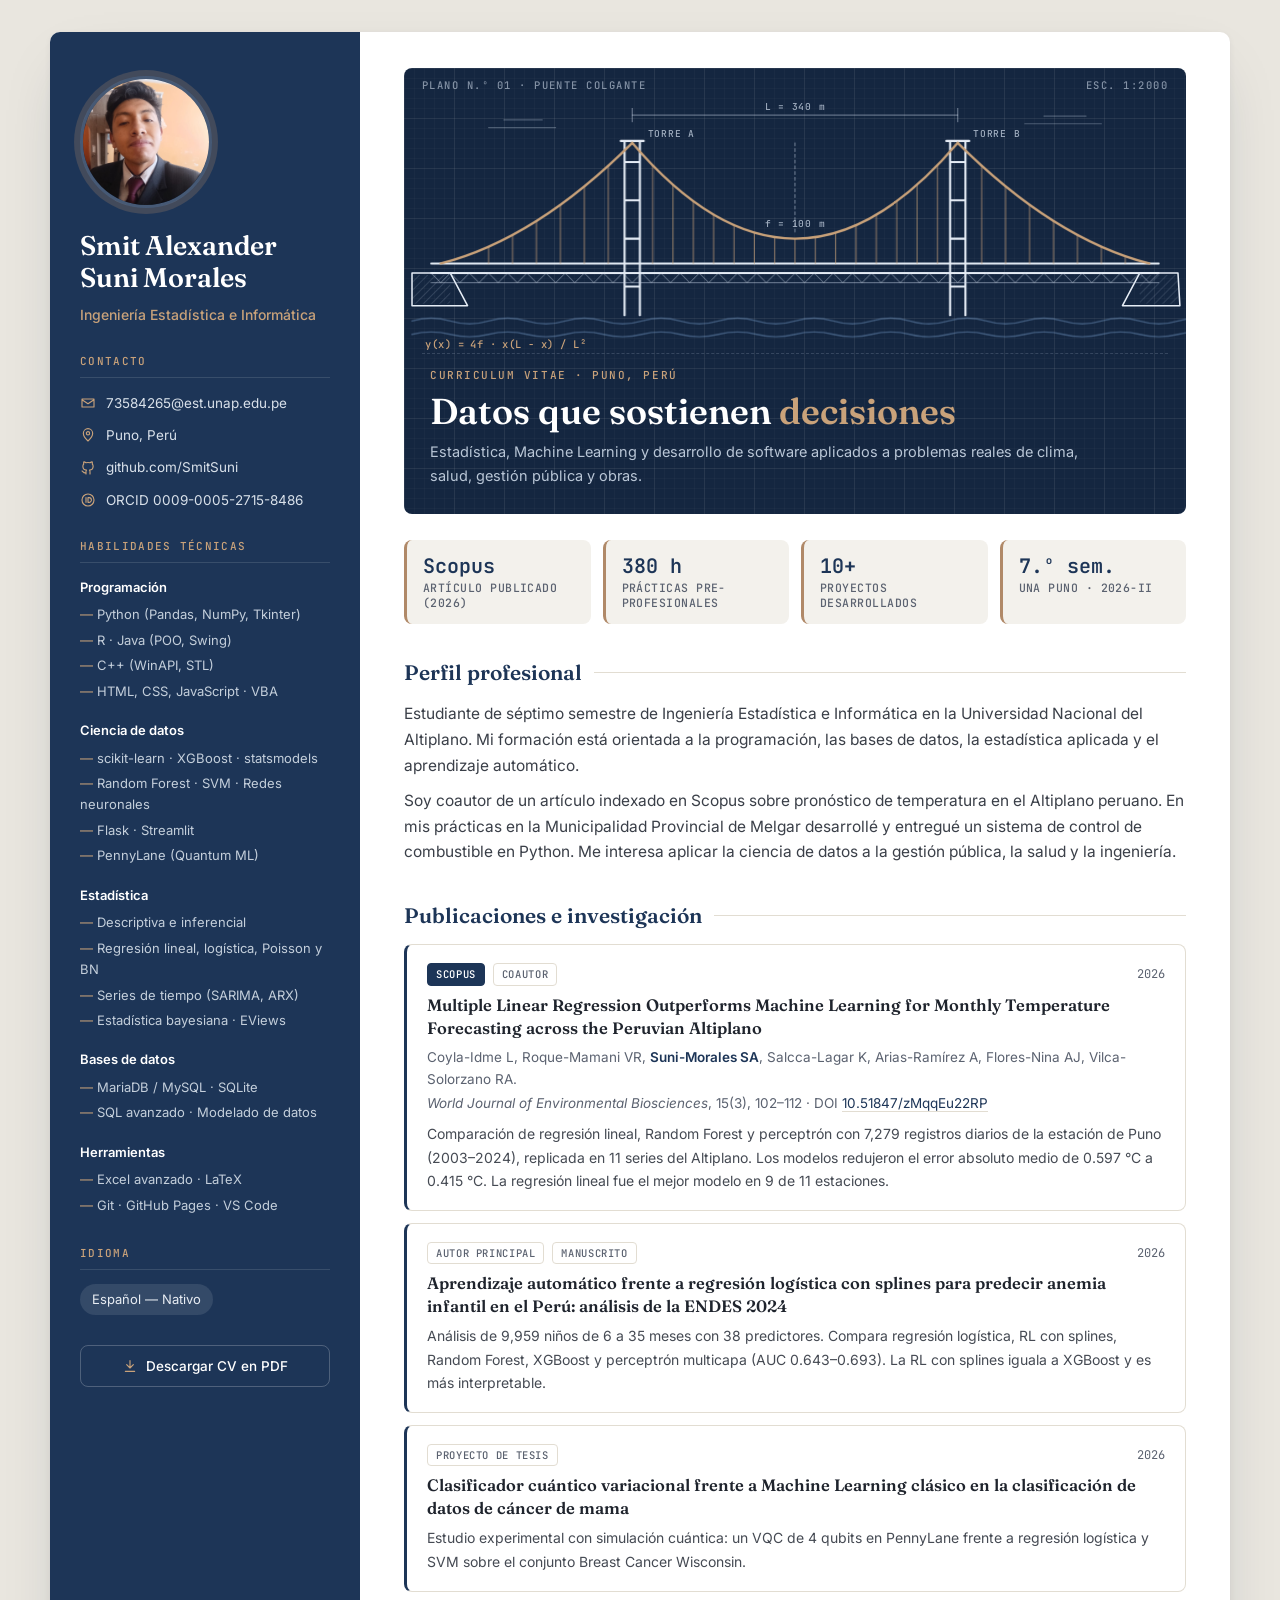
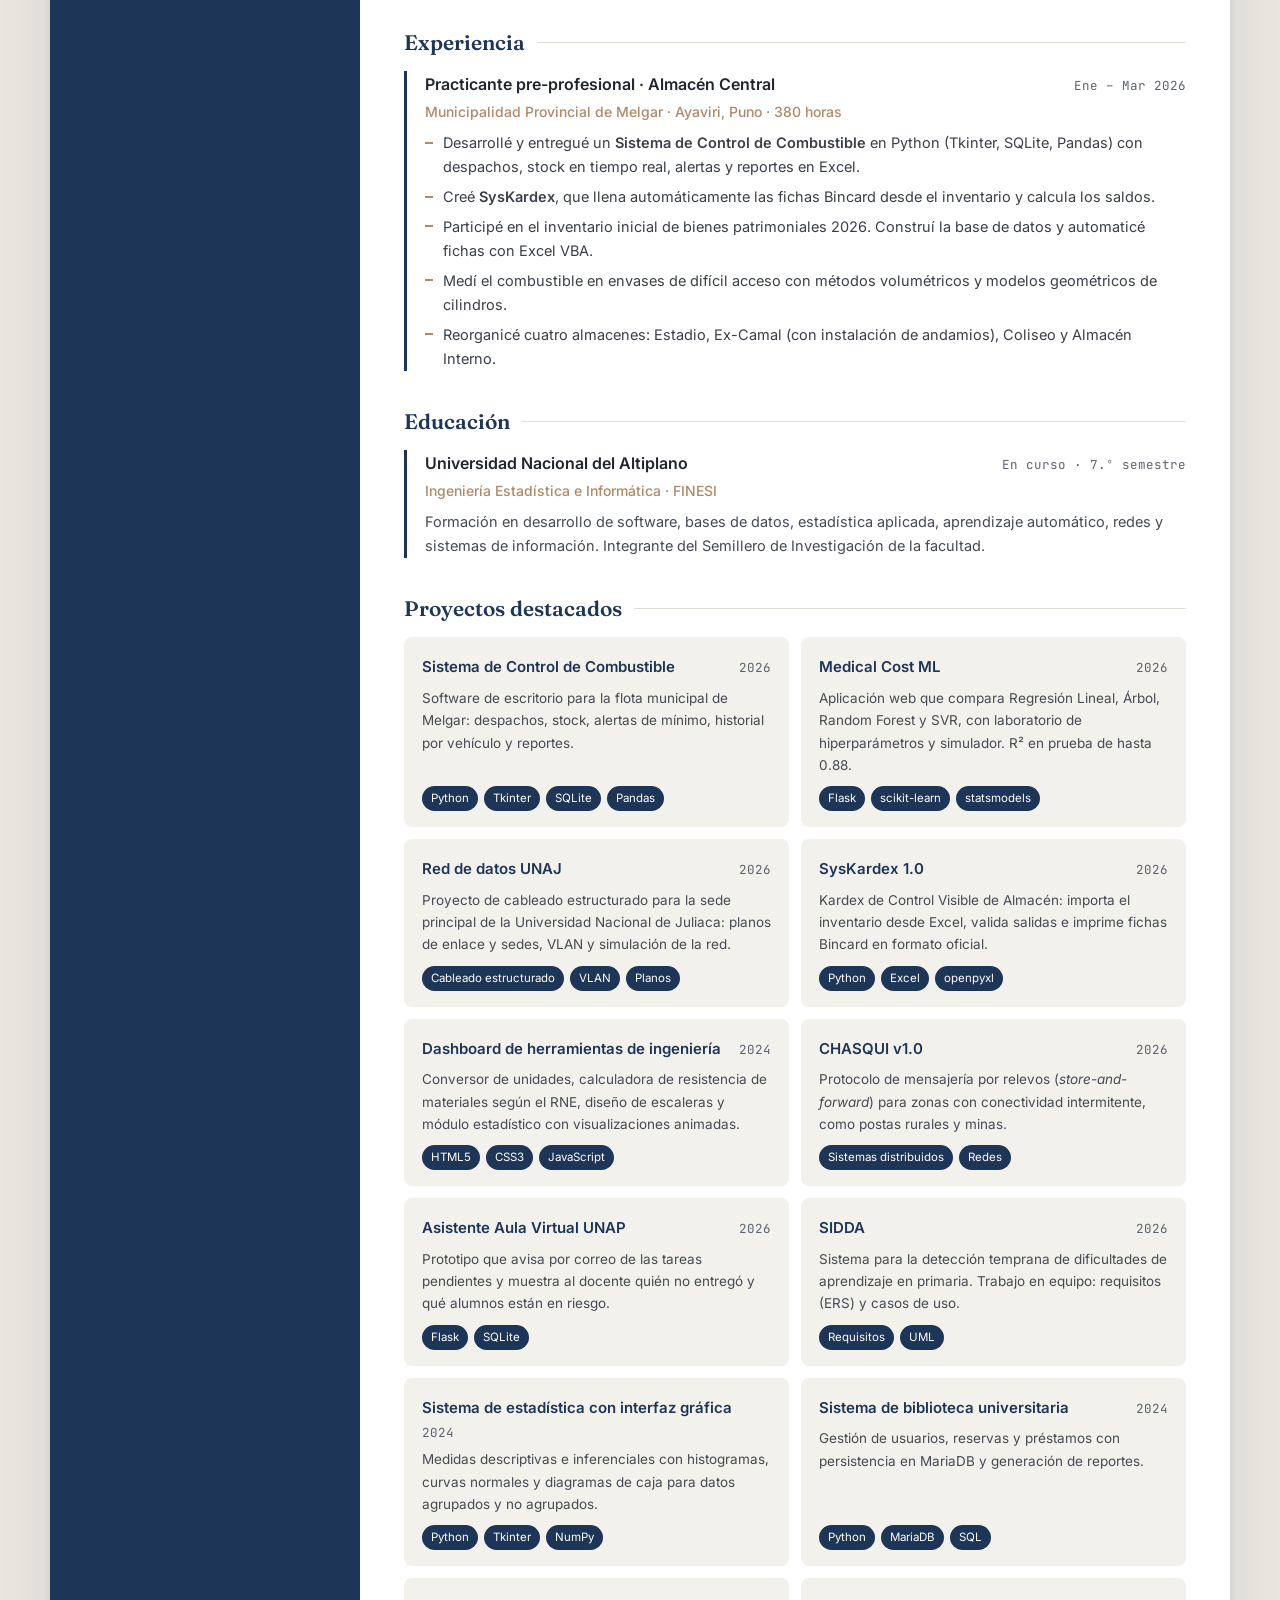
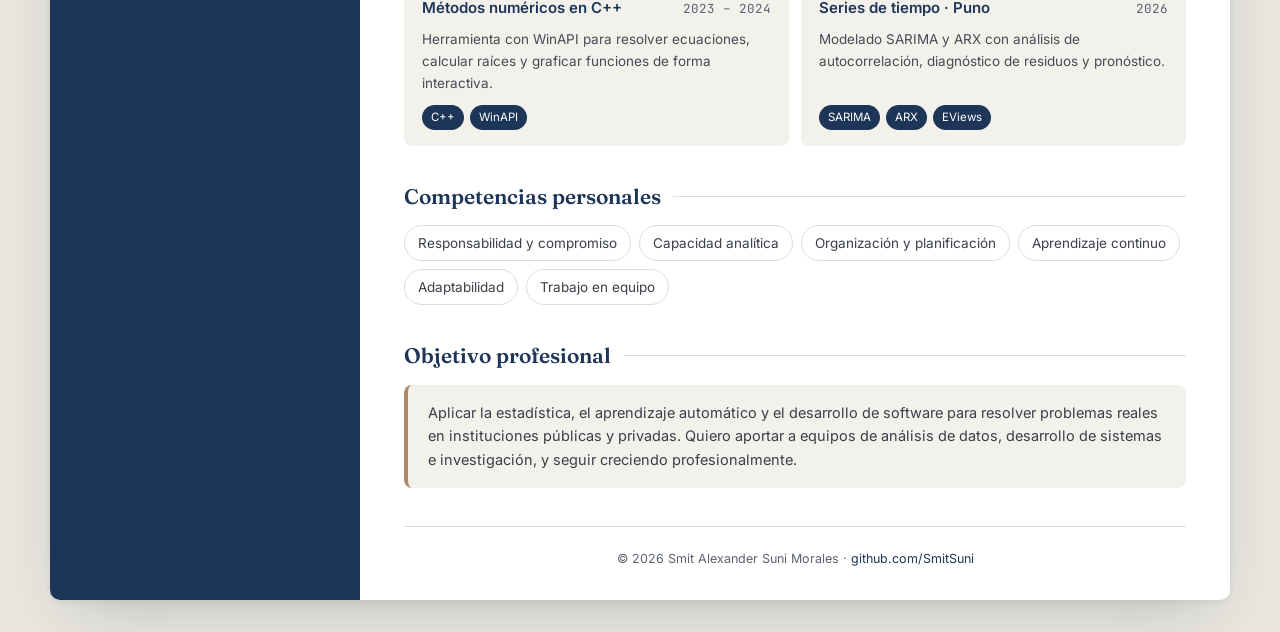
==== commit 7e98e4d6: "Rediseño sobrio azul marino estilo CV anterior, puente colgante animado y artículo Scopus" ====
--- a/index.html
+++ b/index.html
@@ -4,290 +4,334 @@
   <meta charset="utf-8">
   <meta name="viewport" content="width=device-width, initial-scale=1">
   <title>Smit Suni Morales · CV</title>
-  <meta name="description" content="Smit Alexander Suni Morales — Estudiante de Ingeniería Estadística e Informática (UNAP, Puno). Ciencia de datos, Machine Learning e investigación aplicada.">
-  <meta property="og:title" content="Smit Alexander Suni Morales · Ciencia de datos y estadística">
+  <meta name="description" content="Smit Alexander Suni Morales — Ingeniería Estadística e Informática (UNAP, Puno). Ciencia de datos, Machine Learning, desarrollo de software e investigación.">
+  <meta property="og:title" content="Smit Alexander Suni Morales · CV">
   <meta property="og:description" content="Ingeniería Estadística e Informática · Universidad Nacional del Altiplano · Puno, Perú">
   <meta property="og:image" content="img/foto.jpg">
   <link rel="preconnect" href="https://fonts.googleapis.com">
   <link rel="preconnect" href="https://fonts.gstatic.com" crossorigin>
-  <link href="https://fonts.googleapis.com/css2?family=Cormorant+Garamond:ital,wght@0,500;0,600;0,700;1,500&family=Inter:wght@400;500;600&display=swap" rel="stylesheet">
+  <link href="https://fonts.googleapis.com/css2?family=Fraunces:opsz,wght@9..144,500;9..144,600;9..144,700&family=Inter:wght@400;500;600&family=JetBrains+Mono:wght@400;500;600&display=swap" rel="stylesheet">
   <link rel="stylesheet" href="styles.css">
 </head>
 <body>
-  <div class="progress" aria-hidden="true"><i id="progress"></i></div>
-
-  <header class="nav" id="nav">
-    <a class="brand" href="#inicio">S<span>·</span>S<span>·</span>M</a>
-    <nav>
-      <a href="#perfil">Perfil</a>
-      <a href="#experiencia">Experiencia</a>
-      <a href="#investigacion">Investigación</a>
-      <a href="#proyectos">Proyectos</a>
-      <a href="#habilidades">Habilidades</a>
-      <a href="#contacto">Contacto</a>
-    </nav>
-    <div class="nav-actions">
-      <button class="icon-btn" id="theme" aria-label="Cambiar tema">
-        <svg viewBox="0 0 24 24" width="18" height="18" aria-hidden="true"><path d="M21 12.8A9 9 0 1 1 11.2 3a7 7 0 0 0 9.8 9.8z" fill="none" stroke="currentColor" stroke-width="1.6" stroke-linejoin="round"/></svg>
-      </button>
-      <button class="icon-btn menu" id="menu" aria-label="Abrir menú">
-        <svg viewBox="0 0 24 24" width="20" height="20" aria-hidden="true"><path d="M4 7h16M4 12h16M4 17h16" stroke="currentColor" stroke-width="1.6" stroke-linecap="round"/></svg>
-      </button>
+
+<div class="wrap">
+
+  <!-- ============ SIDEBAR ============ -->
+  <aside class="side">
+    <div class="avatar"><img src="img/foto.jpg" alt="Smit Alexander Suni Morales" width="1200" height="1600"></div>
+    <h1>Smit Alexander<br>Suni Morales</h1>
+    <p class="role">Ingeniería Estadística e Informática</p>
+
+    <div class="side-block">
+      <div class="side-label">Contacto</div>
+      <a class="contact-line" href="mailto:73584265@est.unap.edu.pe">
+        <svg viewBox="0 0 24 24" aria-hidden="true"><path d="M3 6h18v12H3z M3 7l9 6 9-6"/></svg>73584265@est.unap.edu.pe
+      </a>
+      <div class="contact-line">
+        <svg viewBox="0 0 24 24" aria-hidden="true"><path d="M12 21s-7-6.2-7-11.5A7 7 0 0 1 19 9.5C19 14.8 12 21 12 21z"/><circle cx="12" cy="9.5" r="2.5"/></svg>Puno, Perú
+      </div>
+      <a class="contact-line" href="https://github.com/SmitSuni" target="_blank" rel="noopener">
+        <svg viewBox="0 0 24 24" aria-hidden="true"><path d="M9 19c-4 1.3-4-2-6-2.5M15 21v-3.5a3 3 0 0 0-.8-2.3c2.7-.3 5.5-1.3 5.5-6a4.7 4.7 0 0 0-1.3-3.2 4.3 4.3 0 0 0-.1-3.2s-1-.3-3.3 1.3a11.4 11.4 0 0 0-6 0C6.7 2.5 5.7 2.8 5.7 2.8a4.3 4.3 0 0 0-.1 3.2A4.7 4.7 0 0 0 4.3 9.2c0 4.6 2.8 5.7 5.5 6a3 3 0 0 0-.8 2.3V21"/></svg>github.com/SmitSuni
+      </a>
+      <a class="contact-line" href="https://orcid.org/0009-0005-2715-8486" target="_blank" rel="noopener">
+        <svg viewBox="0 0 24 24" aria-hidden="true"><circle cx="12" cy="12" r="9"/><path d="M9 8.5v7M12 8.5h1.6a3.5 3.5 0 0 1 0 7H12z"/></svg>ORCID 0009-0005-2715-8486
+      </a>
     </div>
-  </header>
-
+
+    <div class="side-block">
+      <div class="side-label">Habilidades técnicas</div>
+      <div class="skill-group">
+        <h4>Programación</h4>
+        <ul>
+          <li>Python (Pandas, NumPy, Tkinter)</li>
+          <li>R · Java (POO, Swing)</li>
+          <li>C++ (WinAPI, STL)</li>
+          <li>HTML, CSS, JavaScript · VBA</li>
+        </ul>
+      </div>
+      <div class="skill-group">
+        <h4>Ciencia de datos</h4>
+        <ul>
+          <li>scikit-learn · XGBoost · statsmodels</li>
+          <li>Random Forest · SVM · Redes neuronales</li>
+          <li>Flask · Streamlit</li>
+          <li>PennyLane (Quantum ML)</li>
+        </ul>
+      </div>
+      <div class="skill-group">
+        <h4>Estadística</h4>
+        <ul>
+          <li>Descriptiva e inferencial</li>
+          <li>Regresión lineal, logística, Poisson y BN</li>
+          <li>Series de tiempo (SARIMA, ARX)</li>
+          <li>Estadística bayesiana · EViews</li>
+        </ul>
+      </div>
+      <div class="skill-group">
+        <h4>Bases de datos</h4>
+        <ul>
+          <li>MariaDB / MySQL · SQLite</li>
+          <li>SQL avanzado · Modelado de datos</li>
+        </ul>
+      </div>
+      <div class="skill-group">
+        <h4>Herramientas</h4>
+        <ul>
+          <li>Excel avanzado · LaTeX</li>
+          <li>Git · GitHub Pages · VS Code</li>
+        </ul>
+      </div>
+    </div>
+
+    <div class="side-block">
+      <div class="side-label">Idioma</div>
+      <span class="pill">Español — Nativo</span>
+    </div>
+
+    <button class="print-btn" id="print">
+      <svg viewBox="0 0 24 24" aria-hidden="true"><path d="M12 4v11M7 10l5 5 5-5M5 20h14"/></svg>Descargar CV en PDF
+    </button>
+  </aside>
+
+  <!-- ============ MAIN ============ -->
   <main>
-    <!-- HERO -->
-    <section class="hero" id="inicio">
-      <div class="hero-text">
-        <p class="eyebrow in" style="--d:0">Puno, Perú · Curriculum Vitae</p>
-        <h1 class="in" style="--d:1">Smit Alexander<br><em>Suni Morales</em></h1>
-        <p class="role in" style="--d:2">Ingeniería Estadística e Informática</p>
-        <p class="lead in" style="--d:3">Convierto datos en decisiones. Combino estadística, Machine Learning y desarrollo de software para resolver problemas reales en salud pública, gestión institucional y educación.</p>
-        <div class="cta in" style="--d:4">
-          <a class="btn primary" href="mailto:73584265@est.unap.edu.pe">Contactar</a>
-          <button class="btn ghost" id="print">Descargar CV (PDF)</button>
-        </div>
-        <ul class="hero-meta in" style="--d:5">
-          <li><span>Universidad</span>Nacional del Altiplano</li>
-          <li><span>Semestre</span>7.º · 2026-II</li>
-          <li><span>GitHub</span><a href="https://github.com/SmitSuni" target="_blank" rel="noopener">SmitSuni</a></li>
-          <li><span>ORCID</span><a href="https://orcid.org/0009-0005-2715-8486" target="_blank" rel="noopener">0009-0005-2715-8486</a></li>
-        </ul>
-      </div>
-      <figure class="portrait in" style="--d:2">
-        <div class="arch"><div class="frame"><img src="img/foto.jpg" alt="Retrato de Smit Alexander Suni Morales" width="1200" height="1600"></div></div>
-        <figcaption>Data Science · Machine Learning · Investigación</figcaption>
-      </figure>
-      <a class="scroll-hint" href="#perfil" aria-label="Bajar"><i></i></a>
-    </section>
-
-    <!-- CIFRAS -->
-    <section class="stats reveal" aria-label="Cifras">
-      <div><b data-count="380">0</b><span>horas de prácticas<br>pre-profesionales</span></div>
-      <div><b data-count="9959" data-sep="1">0</b><span>niños analizados<br>en investigación ENDES</span></div>
-      <div><b data-count="10">0</b><span>proyectos de software<br>y datos desarrollados</span></div>
-      <div><b data-count="5">0</b><span>modelos de ML<br>comparados en un artículo</span></div>
-    </section>
-
-    <!-- PERFIL -->
-    <section class="section" id="perfil">
-      <header class="sec-head reveal">
-        <span class="num">01</span>
-        <h2>Perfil profesional</h2>
-      </header>
-      <div class="profile reveal">
-        <p class="big">Estudiante de séptimo semestre de <strong>Ingeniería Estadística e Informática</strong> en la Universidad Nacional del Altiplano, con interés en la ciencia de datos aplicada al sector público y a la salud.</p>
-        <div class="cols">
-          <p>He trabajado en todo el proceso de los datos: limpieza, análisis exploratorio, modelado estadístico, validación y comunicación de resultados mediante aplicaciones web y reportes interactivos. En la Municipalidad Provincial de Melgar desarrollé herramientas que reemplazaron registros manuales y entregué un sistema de control de combustible en Python.</p>
-          <p>Como investigador del semillero de mi facultad, comparé regresión logística con splines frente a modelos de aprendizaje automático para predecir anemia infantil en el Perú. Hoy exploro el <em>Quantum Machine Learning</em> en mi proyecto de tesis.</p>
-        </div>
-        <ul class="tags">
-          <li>Machine Learning</li><li>Ciencia de datos</li><li>Estadística aplicada</li><li>Python</li><li>Salud pública</li><li>Gestión pública</li>
-        </ul>
-      </div>
-    </section>
-
-    <!-- EXPERIENCIA -->
-    <section class="section" id="experiencia">
-      <header class="sec-head reveal">
-        <span class="num">02</span>
-        <h2>Experiencia</h2>
-      </header>
-
-      <article class="job reveal">
-        <div class="job-side">
+
+    <!-- Plano animado: puente colgante -->
+    <section class="blueprint" aria-label="Ilustración de un puente colgante">
+      <div class="bp-head">
+        <span>PLANO N.º 01 · PUENTE COLGANTE</span>
+        <span>ESC. 1:2000</span>
+      </div>
+      <svg class="bridge" id="bridge" viewBox="0 0 800 270" role="img" aria-label="Puente colgante animado">
+        <defs>
+          <pattern id="hatch" width="6" height="6" patternUnits="userSpaceOnUse" patternTransform="rotate(45)">
+            <line x1="0" y1="0" x2="0" y2="6" class="hatch"/>
+          </pattern>
+        </defs>
+
+        <!-- nubes / cotas superiores -->
+        <g class="float">
+          <path class="thin" d="M80 34h70M96 26h40"/>
+          <path class="thin" d="M640 30h80M660 22h44"/>
+        </g>
+
+        <!-- cota del vano principal -->
+        <g class="dim draw" style="--i:8">
+          <path pathLength="1" d="M230 14v14M570 14v14M230 21h340"/>
+        </g>
+        <text class="label" x="400" y="16" text-anchor="middle">L = 340 m</text>
+
+        <!-- terreno / estribos -->
+        <path class="ground draw" style="--i:0" pathLength="1" d="M0 186h40l18 34H0z"/>
+        <path class="ground draw" style="--i:0" pathLength="1" d="M800 186h-40l-18 34h60z"/>
+        <rect x="0" y="188" width="40" height="30" fill="url(#hatch)" class="fade" style="--i:2"/>
+        <rect x="760" y="188" width="40" height="30" fill="url(#hatch)" class="fade" style="--i:2"/>
+
+        <!-- torres -->
+        <g class="tower draw" style="--i:1">
+          <path pathLength="1" d="M222 230V48M238 230V48M222 70h16M222 110h16M222 150h16M222 200h16M218 48h24"/>
+          <path pathLength="1" d="M562 230V48M578 230V48M562 70h16M562 110h16M562 150h16M562 200h16M558 48h24"/>
+        </g>
+
+        <!-- tablero -->
+        <g class="deck draw" style="--i:2">
+          <path pathLength="1" d="M20 176H780M20 186H780"/>
+        </g>
+        <g class="truss fade" style="--i:4" id="truss"></g>
+
+        <!-- cables principales -->
+        <g class="cable draw" style="--i:3">
+          <path pathLength="1" d="M30 176 Q130 150 230 50"/>
+          <path pathLength="1" d="M230 50 Q400 250 570 50"/>
+          <path pathLength="1" d="M570 50 Q670 150 770 176"/>
+        </g>
+
+        <!-- péndolas (generadas) -->
+        <g class="hanger" id="hangers"></g>
+
+        <!-- vehículos -->
+        <g class="cars">
+          <rect class="car" x="-30" y="169" width="18" height="6" rx="2"/>
+          <rect class="car c2" x="-30" y="169" width="12" height="6" rx="2"/>
+          <rect class="car c3" x="-30" y="169" width="22" height="6" rx="2"/>
+        </g>
+
+        <!-- agua -->
+        <g class="water">
+          <path class="wave w1" d="M0 236 q20 -6 40 0 t40 0 t40 0 t40 0 t40 0 t40 0 t40 0 t40 0 t40 0 t40 0 t40 0 t40 0 t40 0 t40 0 t40 0 t40 0 t40 0 t40 0 t40 0 t40 0 t40 0 t40 0 t40 0 t40 0"/>
+          <path class="wave w2" d="M0 250 q20 -5 40 0 t40 0 t40 0 t40 0 t40 0 t40 0 t40 0 t40 0 t40 0 t40 0 t40 0 t40 0 t40 0 t40 0 t40 0 t40 0 t40 0 t40 0 t40 0 t40 0 t40 0 t40 0 t40 0 t40 0"/>
+        </g>
+
+        <!-- anotaciones -->
+        <text class="label fade" style="--i:6" x="246" y="44">TORRE A</text>
+        <text class="label fade" style="--i:6" x="586" y="44">TORRE B</text>
+        <text class="label fade" style="--i:7" x="400" y="138" text-anchor="middle">f = 100 m</text>
+        <path class="dim fade" style="--i:7" d="M400 50v94" stroke-dasharray="3 3"/>
+        <text class="formula fade" style="--i:9" x="14" y="264">y(x) = 4f · x(L − x) / L²</text>
+      </svg>
+      <div class="bp-caption">
+        <p class="eyebrow">Curriculum Vitae · Puno, Perú</p>
+        <h2>Datos que sostienen <em>decisiones</em></h2>
+        <p>Estadística, Machine Learning y desarrollo de software aplicados a problemas reales de clima, salud, gestión pública y obras.</p>
+      </div>
+    </section>
+
+    <!-- Métricas -->
+    <div class="metric-strip reveal">
+      <div class="metric"><div class="num">Scopus</div><div class="label">Artículo publicado (2026)</div></div>
+      <div class="metric"><div class="num">380 h</div><div class="label">Prácticas pre-profesionales</div></div>
+      <div class="metric"><div class="num">10+</div><div class="label">Proyectos desarrollados</div></div>
+      <div class="metric"><div class="num">7.º sem.</div><div class="label">UNA Puno · 2026-II</div></div>
+    </div>
+
+    <section class="reveal">
+      <h2>Perfil profesional</h2>
+      <div class="text">
+        <p>Estudiante de séptimo semestre de Ingeniería Estadística e Informática en la Universidad Nacional del Altiplano. Mi formación está orientada a la programación, las bases de datos, la estadística aplicada y el aprendizaje automático.</p>
+        <p>Soy coautor de un artículo indexado en Scopus sobre pronóstico de temperatura en el Altiplano peruano. En mis prácticas en la Municipalidad Provincial de Melgar desarrollé y entregué un sistema de control de combustible en Python. Me interesa aplicar la ciencia de datos a la gestión pública, la salud y la ingeniería.</p>
+      </div>
+    </section>
+
+    <section class="reveal">
+      <h2>Publicaciones e investigación</h2>
+
+      <article class="pub">
+        <div class="pub-badges"><span class="badge solid">Scopus</span><span class="badge">Coautor</span><span class="date">2026</span></div>
+        <h3><a href="https://doi.org/10.51847/zMqqEu22RP" target="_blank" rel="noopener">Multiple Linear Regression Outperforms Machine Learning for Monthly Temperature Forecasting across the Peruvian Altiplano</a></h3>
+        <p class="authors">Coyla-Idme L, Roque-Mamani VR, <strong>Suni-Morales SA</strong>, Salcca-Lagar K, Arias-Ramírez A, Flores-Nina AJ, Vilca-Solorzano RA.</p>
+        <p class="journal"><em>World Journal of Environmental Biosciences</em>, 15(3), 102–112 · DOI <a href="https://doi.org/10.51847/zMqqEu22RP" target="_blank" rel="noopener">10.51847/zMqqEu22RP</a></p>
+        <p>Comparación de regresión lineal, Random Forest y perceptrón con 7,279 registros diarios de la estación de Puno (2003–2024), replicada en 11 series del Altiplano. Los modelos redujeron el error absoluto medio de 0.597 °C a 0.415 °C. La regresión lineal fue el mejor modelo en 9 de 11 estaciones.</p>
+      </article>
+
+      <article class="pub">
+        <div class="pub-badges"><span class="badge">Autor principal</span><span class="badge">Manuscrito</span><span class="date">2026</span></div>
+        <h3>Aprendizaje automático frente a regresión logística con splines para predecir anemia infantil en el Perú: análisis de la ENDES 2024</h3>
+        <p>Análisis de 9,959 niños de 6 a 35 meses con 38 predictores. Compara regresión logística, RL con splines, Random Forest, XGBoost y perceptrón multicapa (AUC 0.643–0.693). La RL con splines iguala a XGBoost y es más interpretable.</p>
+      </article>
+
+      <article class="pub">
+        <div class="pub-badges"><span class="badge">Proyecto de tesis</span><span class="date">2026</span></div>
+        <h3>Clasificador cuántico variacional frente a Machine Learning clásico en la clasificación de datos de cáncer de mama</h3>
+        <p>Estudio experimental con simulación cuántica: un VQC de 4 qubits en PennyLane frente a regresión logística y SVM sobre el conjunto Breast Cancer Wisconsin.</p>
+      </article>
+    </section>
+
+    <section class="reveal">
+      <h2>Experiencia</h2>
+      <div class="item">
+        <div class="head">
+          <span class="title">Practicante pre-profesional · Almacén Central</span>
           <span class="date">Ene – Mar 2026</span>
-          <span class="place">Ayaviri, Puno</span>
-        </div>
-        <div class="job-body">
-          <h3>Practicante pre-profesional · Área de Almacén Central</h3>
-          <p class="org">Municipalidad Provincial de Melgar · Sub Gerencia de Logística · 380 horas</p>
-          <ul class="bullets">
-            <li><strong>Desarrollé un Sistema de Control de Combustible</strong> en Python (Tkinter, SQLite, Pandas) con módulos de despacho, stock en tiempo real, historial por vehículo, alertas de abastecimiento y reportes en Excel. Lo instalé y entregué a la institución.</li>
-            <li><strong>Creé SysKardex</strong>, un programa de kardex que llena automáticamente las fichas Bincard desde el inventario y calcula los saldos de entradas y salidas. Antes se llenaban a mano.</li>
-            <li>Participé en el <strong>inventario inicial de bienes patrimoniales 2026</strong> (Directiva N.° 0006-2021-EF/54.01). Construí la base de datos normalizada y automaticé fichas con Excel VBA.</li>
-            <li>Medí el combustible en envases de difícil acceso con métodos volumétricos alternativos (varillaje y aforo con recipiente calibrado) y modelos geométricos de cilindros. Total cuantificado: 255 galones.</li>
-            <li>Reorganicé cuatro espacios de almacenamiento: Estadio, Ex-Camal (con instalación de andamios), Coliseo y Almacén Interno.</li>
-          </ul>
-          <ul class="chips"><li>Python</li><li>Tkinter</li><li>SQLite</li><li>Pandas</li><li>openpyxl</li><li>Excel VBA</li></ul>
-        </div>
-      </article>
-    </section>
-
-    <!-- INVESTIGACIÓN -->
-    <section class="section" id="investigacion">
-      <header class="sec-head reveal">
-        <span class="num">03</span>
-        <h2>Investigación</h2>
-      </header>
-
-      <div class="research">
-        <article class="paper reveal">
-          <span class="label">Artículo original · Manuscrito para la RPMESP</span>
-          <h3>Aprendizaje automático frente a regresión logística con splines para predecir anemia infantil en el Perú: análisis de la ENDES 2024</h3>
-          <p>Análisis secundario de 9,959 niños de 6 a 35 meses con 38 predictores. Comparé regresión logística, RL con splines, Random Forest, XGBoost y perceptrón multicapa. Usé partición por conglomerados y validación excluyendo cada departamento.</p>
-          <div class="findings">
-            <div><b>0.643–0.693</b><span>rango de AUC</span></div>
-            <div><b>35.3 %</b><span>prevalencia ponderada</span></div>
-            <div><b>53.1 %</b><span>prevalencia en Puno</span></div>
-          </div>
-          <p class="note">Hallazgo: una regresión logística con splines en la edad iguala a XGBoost y es más interpretable. Los modelos nacionales no son adecuados para focalizar intervenciones en Puno.</p>
-          <p class="meta">Autor principal · Semillero de Investigación FINESI-UNAP · Python · scikit-learn · XGBoost</p>
-        </article>
-
-        <article class="paper reveal">
-          <span class="label">Proyecto de tesis · 2026</span>
-          <h3>Clasificador cuántico variacional frente a Machine Learning clásico en la clasificación de datos de cáncer de mama</h3>
-          <p>Estudio experimental con simulación cuántica. Comparo un VQC de 4 qubits en PennyLane con regresión logística y SVM sobre el conjunto Breast Cancer Wisconsin (569 casos, 30 variables reducidas por PCA). El experimento se repite 10 veces con distintas semillas y contraste estadístico.</p>
-          <p class="meta">Quantum ML · PennyLane · scikit-learn · PCA · Diseño experimental</p>
-        </article>
-      </div>
-    </section>
-
-    <!-- PROYECTOS -->
-    <section class="section" id="proyectos">
-      <header class="sec-head reveal">
-        <span class="num">04</span>
-        <h2>Proyectos seleccionados</h2>
-      </header>
-
-      <div class="grid">
-        <article class="card reveal">
-          <span class="kind">Machine Learning · Web</span>
-          <h3>Medical Cost ML</h3>
-          <p>Aplicación web que entrena y compara Regresión Lineal, Árbol, Random Forest y SVR para predecir costos médicos. Incluye laboratorio de hiperparámetros, simulador “¿qué pasa si…?”, Monte Carlo y validación de supuestos. R² en prueba de hasta 0.88.</p>
-          <ul class="chips"><li>Flask</li><li>scikit-learn</li><li>statsmodels</li><li>JS / SVG</li></ul>
-        </article>
-        <article class="card reveal">
-          <span class="kind">Software · Gestión pública</span>
-          <h3>Sistema de Control de Combustible</h3>
-          <p>Sistema de escritorio para la flota municipal de Melgar: registro de despachos, stock en tiempo real, alertas de mínimo, historial por vehículo y reportes con gráficos de tendencia.</p>
-          <ul class="chips"><li>Python</li><li>Tkinter</li><li>SQLite</li><li>Pandas</li></ul>
-        </article>
-        <article class="card reveal">
-          <span class="kind">Software · Almacén</span>
-          <h3>SysKardex 1.0</h3>
-          <p>Kardex de Control Visible de Almacén que importa el inventario desde Excel, valida salidas contra el saldo e imprime fichas Bincard en el formato oficial, una o todas a la vez.</p>
-          <ul class="chips"><li>Python</li><li>Excel</li><li>openpyxl</li></ul>
-        </article>
-        <article class="card reveal">
-          <span class="kind">Web · Educación</span>
-          <h3>Asistente Aula Virtual UNAP</h3>
-          <p>Prototipo que avisa por correo a los alumnos de sus tareas pendientes según su urgencia. El docente ve quién no entregó, envía recordatorios con un clic e identifica a los alumnos en riesgo.</p>
-          <ul class="chips"><li>Flask</li><li>SQLite</li><li>Notificaciones</li></ul>
-        </article>
-        <article class="card reveal">
-          <span class="kind">Ingeniería de software · Equipo</span>
-          <h3>SIDDA</h3>
-          <p>Sistema Inteligente para la Detección Temprana de Dificultades de Aprendizaje en educación primaria. Elaboramos la especificación de requisitos (ERS), el catálogo de requisitos y el modelo de casos de uso.</p>
-          <ul class="chips"><li>Requisitos (ERS)</li><li>UML</li><li>Streamlit</li></ul>
-        </article>
-        <article class="card reveal">
-          <span class="kind">Sistemas distribuidos</span>
-          <h3>CHASQUI v1.0</h3>
-          <p>Protocolo de mensajería por relevos con acuse de ruta (<em>store-and-forward</em>), inspirado en los chasquis del Tahuantinsuyo. Está pensado para postas rurales, minas y aulas con conectividad intermitente. Incluye el diseño de la trama a nivel de bits.</p>
-          <ul class="chips"><li>Protocolos</li><li>Python</li><li>Redes</li></ul>
-        </article>
-        <article class="card reveal">
-          <span class="kind">Redes · Equipo</span>
-          <h3>Red de datos UNAJ</h3>
-          <p>Propuesta técnica de cableado estructurado para la sede principal de la Universidad Nacional de Juliaca: planos de enlace y sedes, segmentación por VLAN y simulación interactiva de la red.</p>
-          <ul class="chips"><li>Cableado estructurado</li><li>VLAN</li><li>Planos</li></ul>
-        </article>
-        <article class="card reveal">
-          <span class="kind">Estadística</span>
-          <h3>Series de tiempo · Puno</h3>
-          <p>Modelado SARIMA y ARX de series económicas y de ventas, con análisis de autocorrelación, diagnóstico de residuos y pronóstico en EViews y Python.</p>
-          <ul class="chips"><li>SARIMA</li><li>ARX</li><li>EViews</li></ul>
-        </article>
-        <article class="card reveal">
-          <span class="kind">Software · Estadística</span>
-          <h3>Sistema de estadística con interfaz gráfica</h3>
-          <p>Aplicación de escritorio que calcula medidas descriptivas e inferenciales y genera histogramas, curvas normales y diagramas de caja para datos agrupados y no agrupados.</p>
-          <ul class="chips"><li>Python</li><li>Tkinter</li><li>NumPy</li></ul>
-        </article>
-        <article class="card reveal">
-          <span class="kind">Software · Bases de datos</span>
-          <h3>Sistema de biblioteca universitaria</h3>
-          <p>Gestión de usuarios, reservas y préstamos de libros con persistencia en una base de datos relacional y generación de reportes.</p>
-          <ul class="chips"><li>Python</li><li>MariaDB</li><li>SQL</li></ul>
-        </article>
-      </div>
-    </section>
-
-    <!-- HABILIDADES -->
-    <section class="section" id="habilidades">
-      <header class="sec-head reveal">
-        <span class="num">05</span>
-        <h2>Habilidades</h2>
-      </header>
-      <div class="skills">
-        <div class="skill-group reveal">
-          <h3>Lenguajes y datos</h3>
-          <ul><li>Python · R</li><li>Java (POO, Swing) · C++ (WinAPI)</li><li>SQL · MariaDB / MySQL · SQLite</li><li>Excel avanzado · VBA</li><li>HTML · CSS · JavaScript</li><li>LaTeX</li></ul>
-        </div>
-        <div class="skill-group reveal">
-          <h3>Machine Learning</h3>
-          <ul><li>scikit-learn · XGBoost</li><li>Random Forest · SVM / SVR</li><li>Árboles de regresión</li><li>Redes neuronales (MLP)</li><li>Aprendizaje no supervisado</li><li>PennyLane (QML)</li></ul>
-        </div>
-        <div class="skill-group reveal">
-          <h3>Estadística</h3>
-          <ul><li>Regresión lineal, logística, Poisson y BN</li><li>Splines · calibración · AUC</li><li>Series de tiempo (SARIMA, ARX)</li><li>Estadística bayesiana</li><li>Encuestas complejas (ENDES)</li><li>statsmodels · EViews</li></ul>
-        </div>
-        <div class="skill-group reveal">
-          <h3>Desarrollo y sistemas</h3>
-          <ul><li>Flask · Streamlit</li><li>Tkinter (escritorio)</li><li>Pandas · NumPy · openpyxl</li><li>Requisitos y UML</li><li>Redes y cableado estructurado</li><li>Sistemas distribuidos</li></ul>
-        </div>
-      </div>
-    </section>
-
-    <!-- EDUCACIÓN -->
-    <section class="section" id="educacion">
-      <header class="sec-head reveal">
-        <span class="num">06</span>
-        <h2>Formación</h2>
-      </header>
-      <article class="job reveal">
-        <div class="job-side">
-          <span class="date">2021 — Actualidad</span>
-          <span class="place">Puno, Perú</span>
-        </div>
-        <div class="job-body">
-          <h3>Ingeniería Estadística e Informática</h3>
-          <p class="org">Universidad Nacional del Altiplano · Facultad de Ingeniería Estadística e Informática (FINESI)</p>
-          <p class="muted">7.º semestre (2026-II). Cursos destacados: Aprendizaje Supervisado, Estadística Bayesiana, Series de Tiempo, Modelos Lineales, Ingeniería de Software, Sistemas Distribuidos, Administración de Redes y Metodología de la Investigación.</p>
-        </div>
-      </article>
-    </section>
-
-    <!-- CONTACTO -->
-    <section class="contact reveal" id="contacto">
-      <p class="eyebrow">Contacto</p>
-      <h2>¿Conversamos sobre datos?</h2>
-      <p>Estoy disponible para prácticas profesionales, proyectos de análisis de datos y colaboraciones de investigación.</p>
-      <div class="contact-links">
-        <a href="mailto:73584265@est.unap.edu.pe">
-          <svg viewBox="0 0 24 24" width="18" height="18" aria-hidden="true"><path d="M3 6h18v12H3z M3 7l9 6 9-6" fill="none" stroke="currentColor" stroke-width="1.6" stroke-linejoin="round"/></svg>
-          73584265@est.unap.edu.pe
-        </a>
-        <a href="https://orcid.org/0009-0005-2715-8486" target="_blank" rel="noopener">
-          <svg viewBox="0 0 24 24" width="18" height="18" aria-hidden="true"><circle cx="12" cy="12" r="9" fill="none" stroke="currentColor" stroke-width="1.6"/><path d="M9 8.5v7M12 8.5h1.6a3.5 3.5 0 0 1 0 7H12z" fill="none" stroke="currentColor" stroke-width="1.6"/></svg>
-          ORCID 0009-0005-2715-8486
-        </a>
-        <a href="https://github.com/SmitSuni" target="_blank" rel="noopener">
-          <svg viewBox="0 0 24 24" width="18" height="18" aria-hidden="true"><path d="M9 19c-4 1.3-4-2-6-2.5M15 21v-3.5a3 3 0 0 0-.8-2.3c2.7-.3 5.5-1.3 5.5-6a4.7 4.7 0 0 0-1.3-3.2 4.3 4.3 0 0 0-.1-3.2s-1-.3-3.3 1.3a11.4 11.4 0 0 0-6 0C6.7 2.5 5.7 2.8 5.7 2.8a4.3 4.3 0 0 0-.1 3.2A4.7 4.7 0 0 0 4.3 9.2c0 4.6 2.8 5.7 5.5 6a3 3 0 0 0-.8 2.3V21" fill="none" stroke="currentColor" stroke-width="1.6" stroke-linecap="round" stroke-linejoin="round"/></svg>
-          github.com/SmitSuni
-        </a>
-      </div>
-    </section>
+        </div>
+        <div class="subtitle">Municipalidad Provincial de Melgar · Ayaviri, Puno · 380 horas</div>
+        <ul class="bullets">
+          <li>Desarrollé y entregué un <strong>Sistema de Control de Combustible</strong> en Python (Tkinter, SQLite, Pandas) con despachos, stock en tiempo real, alertas y reportes en Excel.</li>
+          <li>Creé <strong>SysKardex</strong>, que llena automáticamente las fichas Bincard desde el inventario y calcula los saldos.</li>
+          <li>Participé en el inventario inicial de bienes patrimoniales 2026. Construí la base de datos y automaticé fichas con Excel VBA.</li>
+          <li>Medí el combustible en envases de difícil acceso con métodos volumétricos y modelos geométricos de cilindros.</li>
+          <li>Reorganicé cuatro almacenes: Estadio, Ex-Camal (con instalación de andamios), Coliseo y Almacén Interno.</li>
+        </ul>
+      </div>
+    </section>
+
+    <section class="reveal">
+      <h2>Educación</h2>
+      <div class="item">
+        <div class="head">
+          <span class="title">Universidad Nacional del Altiplano</span>
+          <span class="date">En curso · 7.º semestre</span>
+        </div>
+        <div class="subtitle">Ingeniería Estadística e Informática · FINESI</div>
+        <p>Formación en desarrollo de software, bases de datos, estadística aplicada, aprendizaje automático, redes y sistemas de información. Integrante del Semillero de Investigación de la facultad.</p>
+      </div>
+    </section>
+
+    <section class="reveal">
+      <h2>Proyectos destacados</h2>
+      <div class="proj-grid">
+        <div class="proj">
+          <div class="head"><span class="title">Sistema de Control de Combustible</span><span class="date">2026</span></div>
+          <p>Software de escritorio para la flota municipal de Melgar: despachos, stock, alertas de mínimo, historial por vehículo y reportes.</p>
+          <div class="tags"><span>Python</span><span>Tkinter</span><span>SQLite</span><span>Pandas</span></div>
+        </div>
+        <div class="proj">
+          <div class="head"><span class="title">Medical Cost ML</span><span class="date">2026</span></div>
+          <p>Aplicación web que compara Regresión Lineal, Árbol, Random Forest y SVR, con laboratorio de hiperparámetros y simulador. R² en prueba de hasta 0.88.</p>
+          <div class="tags"><span>Flask</span><span>scikit-learn</span><span>statsmodels</span></div>
+        </div>
+        <div class="proj">
+          <div class="head"><span class="title">Red de datos UNAJ</span><span class="date">2026</span></div>
+          <p>Proyecto de cableado estructurado para la sede principal de la Universidad Nacional de Juliaca: planos de enlace y sedes, VLAN y simulación de la red.</p>
+          <div class="tags"><span>Cableado estructurado</span><span>VLAN</span><span>Planos</span></div>
+        </div>
+        <div class="proj">
+          <div class="head"><span class="title">SysKardex 1.0</span><span class="date">2026</span></div>
+          <p>Kardex de Control Visible de Almacén: importa el inventario desde Excel, valida salidas e imprime fichas Bincard en formato oficial.</p>
+          <div class="tags"><span>Python</span><span>Excel</span><span>openpyxl</span></div>
+        </div>
+        <div class="proj">
+          <div class="head"><span class="title">Dashboard de herramientas de ingeniería</span><span class="date">2024</span></div>
+          <p>Conversor de unidades, calculadora de resistencia de materiales según el RNE, diseño de escaleras y módulo estadístico con visualizaciones animadas.</p>
+          <div class="tags"><span>HTML5</span><span>CSS3</span><span>JavaScript</span></div>
+        </div>
+        <div class="proj">
+          <div class="head"><span class="title">CHASQUI v1.0</span><span class="date">2026</span></div>
+          <p>Protocolo de mensajería por relevos (<em>store-and-forward</em>) para zonas con conectividad intermitente, como postas rurales y minas.</p>
+          <div class="tags"><span>Sistemas distribuidos</span><span>Redes</span></div>
+        </div>
+        <div class="proj">
+          <div class="head"><span class="title">Asistente Aula Virtual UNAP</span><span class="date">2026</span></div>
+          <p>Prototipo que avisa por correo de las tareas pendientes y muestra al docente quién no entregó y qué alumnos están en riesgo.</p>
+          <div class="tags"><span>Flask</span><span>SQLite</span></div>
+        </div>
+        <div class="proj">
+          <div class="head"><span class="title">SIDDA</span><span class="date">2026</span></div>
+          <p>Sistema para la detección temprana de dificultades de aprendizaje en primaria. Trabajo en equipo: requisitos (ERS) y casos de uso.</p>
+          <div class="tags"><span>Requisitos</span><span>UML</span></div>
+        </div>
+        <div class="proj">
+          <div class="head"><span class="title">Sistema de estadística con interfaz gráfica</span><span class="date">2024</span></div>
+          <p>Medidas descriptivas e inferenciales con histogramas, curvas normales y diagramas de caja para datos agrupados y no agrupados.</p>
+          <div class="tags"><span>Python</span><span>Tkinter</span><span>NumPy</span></div>
+        </div>
+        <div class="proj">
+          <div class="head"><span class="title">Sistema de biblioteca universitaria</span><span class="date">2024</span></div>
+          <p>Gestión de usuarios, reservas y préstamos con persistencia en MariaDB y generación de reportes.</p>
+          <div class="tags"><span>Python</span><span>MariaDB</span><span>SQL</span></div>
+        </div>
+        <div class="proj">
+          <div class="head"><span class="title">Métodos numéricos en C++</span><span class="date">2023 – 2024</span></div>
+          <p>Herramienta con WinAPI para resolver ecuaciones, calcular raíces y graficar funciones de forma interactiva.</p>
+          <div class="tags"><span>C++</span><span>WinAPI</span></div>
+        </div>
+        <div class="proj">
+          <div class="head"><span class="title">Series de tiempo · Puno</span><span class="date">2026</span></div>
+          <p>Modelado SARIMA y ARX con análisis de autocorrelación, diagnóstico de residuos y pronóstico.</p>
+          <div class="tags"><span>SARIMA</span><span>ARX</span><span>EViews</span></div>
+        </div>
+      </div>
+    </section>
+
+    <section class="reveal">
+      <h2>Competencias personales</h2>
+      <div class="competencias">
+        <span>Responsabilidad y compromiso</span><span>Capacidad analítica</span><span>Organización y planificación</span>
+        <span>Aprendizaje continuo</span><span>Adaptabilidad</span><span>Trabajo en equipo</span>
+      </div>
+    </section>
+
+    <section class="reveal">
+      <h2>Objetivo profesional</h2>
+      <div class="objetivo">Aplicar la estadística, el aprendizaje automático y el desarrollo de software para resolver problemas reales en instituciones públicas y privadas. Quiero aportar a equipos de análisis de datos, desarrollo de sistemas e investigación, y seguir creciendo profesionalmente.</div>
+    </section>
+
+    <footer>
+      © <span id="year">2026</span> Smit Alexander Suni Morales · <a href="https://github.com/SmitSuni" target="_blank" rel="noopener">github.com/SmitSuni</a>
+    </footer>
   </main>
-
-  <footer class="footer">
-    <span>© <span id="year">2026</span> Smit Alexander Suni Morales</span>
-    <a href="#inicio">Volver arriba ↑</a>
-  </footer>
-
-  <script src="script.js"></script>
+</div>
+
+<script src="script.js"></script>
 </body>
 </html>
--- a/styles.css
+++ b/styles.css
@@ -1,309 +1,228 @@
 :root {
-  --bg: #f7f5f0;
-  --bg-2: #efebe3;
-  --surface: #fffdf9;
-  --ink: #1a1e27;
-  --ink-2: #3a404c;
-  --muted: #6b7180;
-  --line: #e2dccf;
-  --accent: #7b1e35;
-  --accent-soft: #f3e7ea;
-  --gold: #a8844f;
-  --shadow: 0 1px 2px rgba(26, 30, 39, .04), 0 12px 32px -12px rgba(26, 30, 39, .14);
-  --serif: "Cormorant Garamond", Georgia, "Times New Roman", serif;
+  --bg: #e9e6df;
+  --paper: #ffffff;
+  --alt: #f3f1ec;
+  --ink: #1f242d;
+  --ink-soft: #5b6270;
+  --navy: #1d3557;
+  --navy-2: #142640;
+  --bronze: #b08968;
+  --bronze-2: #c9a27a;
+  --line: #e2ddd2;
+  --steel: #cdd9e8;
+  --radius: 8px;
+  --mono: "JetBrains Mono", ui-monospace, Consolas, monospace;
+  --serif: "Fraunces", Georgia, serif;
   --sans: "Inter", system-ui, -apple-system, "Segoe UI", Roboto, sans-serif;
-  --max: 1120px;
-  color-scheme: light;
-}
-:root[data-theme="dark"] {
-  --bg: #12141a;
-  --bg-2: #181b22;
-  --surface: #1b1e26;
-  --ink: #f1ede4;
-  --ink-2: #cfcac0;
-  --muted: #9a9ca5;
-  --line: #2c3039;
-  --accent: #d98a9c;
-  --accent-soft: #2a1d22;
-  --gold: #c9a56f;
-  --shadow: 0 1px 2px rgba(0, 0, 0, .3), 0 16px 40px -16px rgba(0, 0, 0, .6);
-  color-scheme: dark;
-}
-
-* { box-sizing: border-box; margin: 0; padding: 0; }
-html { scroll-behavior: smooth; scroll-padding-top: 80px; }
-body {
-  background: var(--bg);
-  color: var(--ink);
-  font: 400 16px/1.7 var(--sans);
-  -webkit-font-smoothing: antialiased;
-  overflow-x: hidden;
-  transition: background .4s, color .4s;
-}
+}
+
+* { margin: 0; padding: 0; box-sizing: border-box; }
+html { scroll-behavior: smooth; }
+body { font: 400 15.5px/1.65 var(--sans); background: var(--bg); color: var(--ink); -webkit-font-smoothing: antialiased; }
 a { color: inherit; text-decoration: none; }
 img { display: block; max-width: 100%; }
-ul { list-style: none; }
-button { font: inherit; color: inherit; background: none; border: 0; cursor: pointer; }
-strong { font-weight: 600; color: var(--ink); }
-
-/* progress */
-.progress { position: fixed; inset: 0 0 auto; height: 2px; z-index: 60; }
-.progress i { display: block; height: 100%; width: 0; background: linear-gradient(90deg, var(--accent), var(--gold)); }
-
-/* nav */
-.nav {
-  position: fixed; inset: 0 0 auto; z-index: 50;
-  display: flex; align-items: center; justify-content: space-between; gap: 24px;
-  padding: 18px max(24px, calc((100vw - var(--max)) / 2));
-  transition: background .3s, padding .3s, border-color .3s;
-  border-bottom: 1px solid transparent;
-}
-.nav.solid {
-  background: color-mix(in srgb, var(--bg) 86%, transparent);
-  backdrop-filter: blur(14px); -webkit-backdrop-filter: blur(14px);
-  border-color: var(--line); padding-top: 12px; padding-bottom: 12px;
-}
-.brand { font: 600 22px/1 var(--serif); letter-spacing: .08em; }
-.brand span { color: var(--gold); margin: 0 1px; }
-.nav nav { display: flex; gap: 28px; }
-.nav nav a { font-size: 13.5px; letter-spacing: .02em; color: var(--ink-2); position: relative; padding: 4px 0; }
-.nav nav a::after {
-  content: ""; position: absolute; left: 0; right: 0; bottom: -2px; height: 1px;
-  background: var(--accent); transform: scaleX(0); transform-origin: left; transition: transform .35s ease;
-}
-.nav nav a:hover::after, .nav nav a.active::after { transform: scaleX(1); }
-.nav nav a.active { color: var(--ink); }
-.nav-actions { display: flex; gap: 6px; }
-.icon-btn {
-  width: 38px; height: 38px; display: grid; place-items: center; border-radius: 50%;
-  border: 1px solid var(--line); color: var(--ink-2); transition: border-color .25s, color .25s, transform .25s;
-}
-.icon-btn:hover { border-color: var(--accent); color: var(--accent); transform: rotate(-12deg); }
-.menu { display: none; }
-
-/* hero */
-.hero {
-  min-height: 100vh; min-height: 100svh;
-  max-width: var(--max); margin: 0 auto; padding: 120px 24px 80px;
-  display: grid; grid-template-columns: 1.25fr .9fr; gap: 64px; align-items: center; position: relative;
-}
-.eyebrow { font-size: 12px; letter-spacing: .22em; text-transform: uppercase; color: var(--gold); font-weight: 500; }
-.hero h1 {
-  font: 600 clamp(46px, 7vw, 88px)/1 var(--serif); letter-spacing: -.01em; margin: 22px 0 18px;
-}
-.hero h1 em { font-style: italic; font-weight: 500; color: var(--accent); }
-.role {
-  font-size: 15px; letter-spacing: .06em; text-transform: uppercase; color: var(--ink-2);
-  display: flex; align-items: center; gap: 14px;
-}
-.role::before { content: ""; width: 40px; height: 1px; background: var(--gold); }
-.lead { margin: 26px 0 34px; font-size: 18px; color: var(--ink-2); max-width: 34em; }
-.cta { display: flex; gap: 12px; flex-wrap: wrap; }
-.btn {
-  display: inline-flex; align-items: center; padding: 13px 26px; border-radius: 999px;
-  font-size: 14px; font-weight: 500; letter-spacing: .02em; transition: transform .25s, box-shadow .25s, background .25s, color .25s;
-}
-.btn.primary { background: var(--ink); color: var(--bg); }
-.btn.primary:hover { background: var(--accent); color: #fff; transform: translateY(-2px); box-shadow: var(--shadow); }
-.btn.ghost { border: 1px solid var(--line); }
-.btn.ghost:hover { border-color: var(--ink); transform: translateY(-2px); }
-.hero-meta { display: flex; gap: 36px; margin-top: 48px; padding-top: 26px; border-top: 1px solid var(--line); flex-wrap: wrap; }
-.hero-meta li { font-size: 14px; color: var(--ink); display: flex; flex-direction: column; }
-.hero-meta span { font-size: 11px; letter-spacing: .16em; text-transform: uppercase; color: var(--muted); margin-bottom: 4px; }
-.hero-meta a { border-bottom: 1px solid var(--line); transition: border-color .25s; }
-.hero-meta a:hover { border-color: var(--accent); }
-
-.portrait { position: relative; justify-self: end; width: min(100%, 400px); }
-.frame {
-  position: relative; aspect-ratio: 4 / 5; border-radius: 200px 200px 6px 6px; overflow: hidden;
-  box-shadow: var(--shadow); background: var(--bg-2);
-}
-.frame img { width: 100%; height: 100%; object-fit: cover; object-position: 50% 18%; transform: scale(1.06); transition: transform 1.6s cubic-bezier(.2, .7, .2, 1); }
-.portrait.shown .frame img { transform: scale(1); }
-.arch { position: relative; isolation: isolate; }
-.arch::before {
-  content: ""; position: absolute; inset: -12px 12px 12px -12px; z-index: -1;
-  border: 1px solid var(--gold); border-radius: 210px 210px 8px 8px; opacity: .7;
-}
-.portrait figcaption {
-  margin-top: 20px; text-align: center; font: italic 500 18px/1.3 var(--serif); color: var(--muted);
-}
-.scroll-hint {
-  position: absolute; left: 50%; bottom: 28px; width: 22px; height: 36px; margin-left: -11px;
-  border: 1px solid var(--line); border-radius: 12px;
-}
-.scroll-hint i { position: absolute; left: 50%; top: 8px; width: 2px; height: 7px; margin-left: -1px; border-radius: 2px; background: var(--gold); animation: wheel 2s infinite; }
-@keyframes wheel { 0% { opacity: 0; transform: translateY(0); } 30% { opacity: 1; } 100% { opacity: 0; transform: translateY(12px); } }
-
-/* entry animation */
-.in { opacity: 0; transform: translateY(18px); animation: rise 1s cubic-bezier(.2, .7, .2, 1) forwards; animation-delay: calc(var(--d) * 120ms + 150ms); }
-@keyframes rise { to { opacity: 1; transform: none; } }
-
-/* reveal on scroll */
-.reveal { opacity: 0; transform: translateY(28px); transition: opacity .9s ease, transform .9s cubic-bezier(.2, .7, .2, 1); }
+strong { font-weight: 600; }
+
+.wrap {
+  max-width: 1180px; margin: 32px auto; display: grid; grid-template-columns: 310px 1fr;
+  background: var(--paper); box-shadow: 0 2px 6px rgba(20, 38, 64, .06), 0 24px 60px -24px rgba(20, 38, 64, .25);
+  border-radius: 10px; overflow: hidden;
+}
+
+/* ---------- Sidebar ---------- */
+.side { background: var(--navy); color: #e8edf3; padding: 44px 30px; }
+.avatar {
+  width: 132px; height: 132px; border-radius: 50%; overflow: hidden; margin-bottom: 22px;
+  border: 3px solid rgba(255, 255, 255, .18); box-shadow: 0 0 0 6px rgba(176, 137, 104, .25);
+}
+.avatar img { width: 100%; height: 100%; object-fit: cover; object-position: 50% 22%; }
+.side h1 { font: 600 27px/1.2 var(--serif); letter-spacing: -.005em; color: #fff; }
+.side .role { margin: 8px 0 30px; font-size: 14px; font-weight: 500; color: var(--bronze-2); }
+.side-block { margin-bottom: 30px; }
+.side-label {
+  font: 500 11px/1 var(--mono); letter-spacing: .12em; text-transform: uppercase; color: var(--bronze-2);
+  padding-bottom: 10px; margin-bottom: 14px; border-bottom: 1px solid rgba(255, 255, 255, .12);
+}
+.contact-line { display: flex; align-items: center; gap: 10px; font-size: 13.5px; color: #d9e1ea; margin-bottom: 10px; word-break: break-word; transition: color .2s; }
+a.contact-line:hover { color: #fff; }
+.contact-line svg, .print-btn svg { width: 16px; height: 16px; flex: none; fill: none; stroke: var(--bronze-2); stroke-width: 1.7; stroke-linecap: round; stroke-linejoin: round; }
+.skill-group { margin-bottom: 16px; }
+.skill-group h4 { font-size: 13px; font-weight: 600; color: #fff; margin-bottom: 4px; }
+.skill-group ul { list-style: none; }
+.skill-group li { font-size: 13px; color: #c4cfdb; padding: 2px 0; }
+.skill-group li::before { content: "— "; color: var(--bronze-2); }
+.pill { display: inline-block; font-size: 13px; background: rgba(255, 255, 255, .1); padding: 5px 12px; border-radius: 20px; }
+.print-btn {
+  display: flex; align-items: center; justify-content: center; gap: 8px; width: 100%; margin-top: 6px;
+  padding: 12px; border: 1px solid rgba(255, 255, 255, .22); border-radius: var(--radius);
+  background: transparent; color: #fff; font: 500 13.5px var(--sans); cursor: pointer; transition: background .2s, border-color .2s;
+}
+.print-btn:hover { background: rgba(255, 255, 255, .08); border-color: var(--bronze-2); }
+
+/* ---------- Main ---------- */
+main { padding: 36px 44px 24px; min-width: 0; }
+
+/* Blueprint / puente */
+.blueprint {
+  position: relative; border-radius: var(--radius); overflow: hidden; margin-bottom: 26px; color: var(--steel);
+  background-color: var(--navy-2);
+  background-image:
+    linear-gradient(rgba(255, 255, 255, .055) 1px, transparent 1px),
+    linear-gradient(90deg, rgba(255, 255, 255, .055) 1px, transparent 1px),
+    linear-gradient(rgba(255, 255, 255, .025) 1px, transparent 1px),
+    linear-gradient(90deg, rgba(255, 255, 255, .025) 1px, transparent 1px);
+  background-size: 50px 50px, 50px 50px, 10px 10px, 10px 10px;
+}
+.bp-head {
+  display: flex; justify-content: space-between; padding: 12px 18px 0;
+  font: 500 10.5px/1 var(--mono); letter-spacing: .14em; color: rgba(205, 217, 232, .6);
+}
+.bridge { display: block; width: 100%; height: auto; padding: 4px 8px 0; overflow: visible; }
+.bp-caption { padding: 16px 26px 26px; border-top: 1px dashed rgba(205, 217, 232, .18); margin: 0 18px; padding-left: 8px; padding-right: 8px; }
+.bp-caption .eyebrow { font: 500 11px/1 var(--mono); letter-spacing: .14em; text-transform: uppercase; color: var(--bronze-2); }
+.bp-caption h2 { font: 600 clamp(26px, 3.2vw, 36px)/1.15 var(--serif); color: #fff; margin: 10px 0 8px; }
+.bp-caption h2 em { font-style: normal; color: var(--bronze-2); }
+.bp-caption p:last-child { font-size: 14.5px; color: #b9c6d6; max-width: 46em; }
+
+/* Trazos del plano */
+.bridge path, .bridge line { fill: none; stroke-linecap: round; stroke-linejoin: round; }
+.tower path { stroke: #e6edf6; stroke-width: 2.2; }
+.deck path { stroke: #e6edf6; stroke-width: 2; }
+.truss path { stroke: rgba(205, 217, 232, .55); stroke-width: 1; }
+.cable path { stroke: var(--bronze-2); stroke-width: 2.4; }
+.hanger line { stroke: rgba(201, 162, 122, .75); stroke-width: 1; }
+.ground { stroke: #e6edf6; stroke-width: 1.6; fill: none; }
+.hatch { stroke: rgba(205, 217, 232, .35); stroke-width: 1; }
+.dim, .dim path { stroke: rgba(205, 217, 232, .55); stroke-width: 1; fill: none; }
+.thin { stroke: rgba(205, 217, 232, .3); stroke-width: 1.2; }
+.label { font: 500 10px var(--mono); fill: rgba(205, 217, 232, .75); letter-spacing: .08em; }
+.formula { font: 500 11px var(--mono); fill: var(--bronze-2); letter-spacing: .04em; }
+.wave { fill: none; stroke: rgba(122, 160, 204, .45); stroke-width: 1.4; }
+.car { fill: var(--bronze-2); }
+
+/* Animación: dibujo del plano */
+.draw path { stroke-dasharray: 1; stroke-dashoffset: 1; animation: draw 1.6s cubic-bezier(.4, 0, .2, 1) forwards; animation-delay: calc(var(--i) * .35s); }
+.draw.ground, path.draw { stroke-dasharray: 1; stroke-dashoffset: 1; animation: draw 1.4s ease forwards; animation-delay: calc(var(--i) * .35s); }
+@keyframes draw { to { stroke-dashoffset: 0; } }
+.fade { opacity: 0; animation: fade .8s ease forwards; animation-delay: calc(var(--i) * .35s); }
+@keyframes fade { to { opacity: 1; } }
+.hanger line { opacity: 0; animation: fade .4s ease forwards; }
+
+/* Movimiento continuo y sutil */
+.float { animation: float 7s ease-in-out infinite; }
+@keyframes float { 50% { transform: translateX(14px); } }
+.wave { animation: wave 6s linear infinite; }
+.w2 { animation-duration: 9s; animation-direction: reverse; }
+@keyframes wave { to { transform: translateX(-80px); } }
+.car { opacity: 0; animation: drive 11s linear infinite; animation-delay: 4s; }
+.car.c2 { animation-duration: 14s; animation-delay: 7s; }
+.car.c3 { animation-duration: 17s; animation-delay: 10s; }
+@keyframes drive { 0% { transform: translateX(0); opacity: 1; } 100% { transform: translateX(850px); opacity: 1; } }
+
+/* Métricas */
+.metric-strip { display: grid; grid-template-columns: repeat(4, 1fr); gap: 12px; margin-bottom: 36px; }
+.metric { background: var(--alt); border-radius: var(--radius); padding: 14px 16px; border-left: 3px solid var(--bronze); }
+.metric .num { font: 600 20px/1.2 var(--mono); color: var(--navy); }
+.metric .label { font-size: 11.5px; color: var(--ink-soft); text-transform: uppercase; letter-spacing: .04em; margin-top: 2px; }
+
+/* Secciones */
+section { margin-bottom: 38px; }
+section > h2 {
+  font: 600 21px/1.2 var(--serif); color: var(--navy); margin-bottom: 16px;
+  display: flex; align-items: center; gap: 12px;
+}
+section > h2::after { content: ""; flex: 1; height: 1px; background: var(--line); }
+.text p { color: #3a3f48; margin-bottom: 10px; }
+
+/* Publicaciones */
+.pub { padding: 18px 20px; border: 1px solid var(--line); border-left: 3px solid var(--navy); border-radius: var(--radius); margin-bottom: 12px; background: var(--paper); }
+.pub-badges { display: flex; align-items: center; gap: 8px; margin-bottom: 8px; flex-wrap: wrap; }
+.badge { font: 500 10.5px/1 var(--mono); letter-spacing: .06em; text-transform: uppercase; padding: 5px 8px; border-radius: 4px; border: 1px solid var(--line); color: var(--ink-soft); }
+.badge.solid { background: var(--navy); border-color: var(--navy); color: #fff; }
+.pub .date { margin-left: auto; font: 12px var(--mono); color: var(--ink-soft); }
+.pub h3 { font: 600 16.5px/1.4 var(--serif); color: var(--ink); margin-bottom: 6px; }
+.pub h3 a:hover { color: var(--navy); text-decoration: underline; text-underline-offset: 3px; }
+.pub p { font-size: 14px; color: #454a53; }
+.pub .authors { font-size: 13.5px; color: var(--ink-soft); }
+.pub .authors strong { color: var(--navy); }
+.pub .journal { font-size: 13.5px; margin: 2px 0 8px; color: var(--ink-soft); }
+.pub .journal a { color: var(--navy); border-bottom: 1px solid var(--line); }
+
+/* Experiencia / educación */
+.item { border-left: 3px solid var(--navy); padding-left: 18px; }
+.head { display: flex; justify-content: space-between; align-items: baseline; flex-wrap: wrap; gap: 4px 12px; margin-bottom: 3px; }
+.item .title { font-weight: 600; font-size: 16px; }
+.date { font: 12.5px var(--mono); color: var(--ink-soft); }
+.subtitle { font-size: 14px; color: var(--bronze); font-weight: 500; margin-bottom: 8px; }
+.item p { font-size: 14.5px; color: #454a53; }
+.bullets { list-style: none; }
+.bullets li { position: relative; padding-left: 18px; margin-bottom: 6px; font-size: 14.5px; color: #3a3f48; }
+.bullets li::before { content: ""; position: absolute; left: 0; top: .72em; width: 8px; height: 2px; background: var(--bronze); }
+
+/* Proyectos */
+.proj-grid { display: grid; grid-template-columns: 1fr 1fr; gap: 12px; }
+.proj { background: var(--alt); border-radius: var(--radius); padding: 16px 18px; border-top: 2px solid transparent; transition: border-color .25s, transform .25s, box-shadow .25s; display: flex; flex-direction: column; }
+.proj:hover { border-top-color: var(--bronze); transform: translateY(-2px); box-shadow: 0 10px 24px -14px rgba(20, 38, 64, .35); }
+.proj .title { font-weight: 600; font-size: 15px; color: var(--navy); }
+.proj p { font-size: 13.5px; color: #454a53; margin: 4px 0 10px; flex: 1; }
+.tags { display: flex; flex-wrap: wrap; gap: 6px; }
+.tags span { font-size: 11.5px; background: var(--navy); color: #fff; padding: 3px 9px; border-radius: 20px; }
+
+.competencias { display: flex; flex-wrap: wrap; gap: 8px; }
+.competencias span { font-size: 13.5px; border: 1px solid var(--line); padding: 6px 13px; border-radius: 20px; color: #3a3f48; }
+.objetivo { background: var(--alt); border-left: 4px solid var(--bronze); padding: 16px 20px; border-radius: var(--radius); font-size: 14.5px; color: #3a3f48; }
+
+footer { text-align: center; padding: 22px 0 6px; font-size: 12.5px; color: var(--ink-soft); border-top: 1px solid var(--line); }
+footer a { color: var(--navy); }
+
+/* Aparición sobria */
+.reveal { opacity: 0; transform: translateY(14px); transition: opacity .7s ease, transform .7s ease; }
 .reveal.shown { opacity: 1; transform: none; }
 
-/* stats */
-.stats {
-  max-width: var(--max); margin: 0 auto; padding: 0 24px;
-  display: grid; grid-template-columns: repeat(4, 1fr);
-}
-.stats div { padding: 34px 26px; border-top: 1px solid var(--line); border-bottom: 1px solid var(--line); }
-.stats div + div { border-left: 1px solid var(--line); }
-.stats b { display: block; font: 600 clamp(38px, 4.4vw, 54px)/1 var(--serif); color: var(--accent); margin-bottom: 10px; font-variant-numeric: tabular-nums; }
-.stats span { font-size: 13px; line-height: 1.5; color: var(--muted); }
-
-/* sections */
-.section { max-width: var(--max); margin: 0 auto; padding: 120px 24px 0; }
-.sec-head { display: flex; align-items: baseline; gap: 22px; margin-bottom: 48px; }
-.sec-head .num { font: italic 500 20px/1 var(--serif); color: var(--gold); }
-.sec-head h2 { font: 600 clamp(34px, 4.4vw, 52px)/1.05 var(--serif); letter-spacing: -.005em; }
-.sec-head::after { content: ""; flex: 1; height: 1px; background: var(--line); align-self: center; margin-left: 10px; }
-
-.profile .big { font: 500 clamp(22px, 2.6vw, 30px)/1.45 var(--serif); max-width: 30em; margin-bottom: 30px; }
-.profile .big strong { color: var(--accent); font-weight: 600; }
-.cols { display: grid; grid-template-columns: 1fr 1fr; gap: 40px; color: var(--ink-2); }
-.tags { display: flex; flex-wrap: wrap; gap: 10px; margin-top: 34px; }
-.tags li { padding: 7px 16px; border: 1px solid var(--line); border-radius: 999px; font-size: 13px; color: var(--ink-2); transition: border-color .25s, color .25s; }
-.tags li:hover { border-color: var(--accent); color: var(--accent); }
-
-/* job / timeline */
-.job { display: grid; grid-template-columns: 200px 1fr; gap: 48px; padding: 40px 0; border-top: 1px solid var(--line); }
-.job-side { display: flex; flex-direction: column; gap: 6px; }
-.date { font: 600 22px/1.2 var(--serif); color: var(--accent); }
-.place { font-size: 13px; color: var(--muted); letter-spacing: .04em; }
-.job h3 { font: 600 26px/1.25 var(--serif); }
-.org { font-size: 14px; color: var(--gold); margin: 8px 0 20px; letter-spacing: .01em; }
-.muted { color: var(--ink-2); }
-.bullets li { position: relative; padding-left: 24px; margin-bottom: 12px; color: var(--ink-2); }
-.bullets li::before { content: ""; position: absolute; left: 0; top: .8em; width: 10px; height: 1px; background: var(--accent); }
-.chips { display: flex; flex-wrap: wrap; gap: 8px; margin-top: 18px; }
-.chips li { font-size: 12px; padding: 4px 11px; border-radius: 6px; background: var(--accent-soft); color: var(--accent); letter-spacing: .02em; }
-
-/* research */
-.research { display: grid; grid-template-columns: 1.35fr 1fr; gap: 28px; align-items: start; }
-.paper {
-  background: var(--surface); border: 1px solid var(--line); border-radius: 6px; padding: 38px;
-  box-shadow: var(--shadow); position: relative; overflow: hidden;
-}
-.paper::before { content: ""; position: absolute; inset: 0 auto 0 0; width: 3px; background: linear-gradient(var(--accent), var(--gold)); }
-.label { font-size: 11px; letter-spacing: .18em; text-transform: uppercase; color: var(--gold); font-weight: 500; }
-.paper h3 { font: 600 clamp(22px, 2.2vw, 27px)/1.3 var(--serif); margin: 14px 0 16px; }
-.paper p { color: var(--ink-2); font-size: 15px; }
-.findings { display: grid; grid-template-columns: repeat(3, 1fr); gap: 14px; margin: 26px 0; }
-.findings div { border-top: 1px solid var(--line); padding-top: 14px; }
-.findings b { display: block; font: 600 26px/1.1 var(--serif); color: var(--accent); }
-.findings span { font-size: 12px; color: var(--muted); }
-.paper .note { font: italic 500 18px/1.5 var(--serif); color: var(--ink); }
-.paper .meta { margin-top: 22px; font-size: 12.5px; color: var(--muted); letter-spacing: .02em; }
-
-/* project grid */
-.grid { display: grid; grid-template-columns: repeat(2, 1fr); gap: 22px; }
-.card {
-  background: var(--surface); border: 1px solid var(--line); border-radius: 6px; padding: 32px;
-  display: flex; flex-direction: column; transition: transform .4s cubic-bezier(.2, .7, .2, 1), box-shadow .4s, border-color .4s;
-}
-.card:hover { transform: translateY(-6px); box-shadow: var(--shadow); border-color: color-mix(in srgb, var(--accent) 35%, var(--line)); }
-.card .kind { font-size: 11px; letter-spacing: .16em; text-transform: uppercase; color: var(--gold); }
-.card h3 { font: 600 26px/1.2 var(--serif); margin: 10px 0 12px; }
-.card p { color: var(--ink-2); font-size: 15px; flex: 1; }
-
-/* skills */
-.skills { display: grid; grid-template-columns: repeat(4, 1fr); gap: 0; border-top: 1px solid var(--line); }
-.skill-group { padding: 32px 26px 10px; }
-.skill-group + .skill-group { border-left: 1px solid var(--line); }
-.skill-group h3 { font: 600 22px/1.2 var(--serif); margin-bottom: 18px; color: var(--accent); }
-.skill-group li { font-size: 14.5px; color: var(--ink-2); padding: 9px 0; border-bottom: 1px dashed var(--line); }
-.skill-group li:last-child { border-bottom: 0; }
-
-/* contact */
-.contact {
-  max-width: var(--max); margin: 140px auto 0; padding: 80px 24px; text-align: center;
-  border-top: 1px solid var(--line);
-}
-.contact h2 { font: 600 clamp(38px, 5.4vw, 64px)/1.05 var(--serif); margin: 16px 0 18px; }
-.contact > p:not(.eyebrow) { color: var(--ink-2); max-width: 32em; margin: 0 auto 36px; }
-.contact-links { display: flex; justify-content: center; gap: 14px; flex-wrap: wrap; }
-.contact-links a {
-  display: inline-flex; align-items: center; gap: 10px; padding: 14px 24px; border: 1px solid var(--line);
-  border-radius: 999px; font-size: 14.5px; background: var(--surface); transition: border-color .25s, color .25s, transform .25s;
-}
-.contact-links a:hover { border-color: var(--accent); color: var(--accent); transform: translateY(-2px); }
-
-.footer {
-  max-width: var(--max); margin: 0 auto; padding: 28px 24px 40px; display: flex; justify-content: space-between;
-  font-size: 13px; color: var(--muted); border-top: 1px solid var(--line);
-}
-.footer a:hover { color: var(--accent); }
-
-/* responsive */
-@media (max-width: 960px) {
-  .nav nav {
-    position: fixed; inset: 64px 16px auto; flex-direction: column; gap: 0; padding: 10px 20px;
-    background: var(--surface); border: 1px solid var(--line); border-radius: 10px; box-shadow: var(--shadow);
-    opacity: 0; pointer-events: none; transform: translateY(-8px); transition: opacity .25s, transform .25s;
-  }
-  .nav nav.open { opacity: 1; pointer-events: auto; transform: none; }
-  .nav nav a { padding: 12px 0; font-size: 15px; border-bottom: 1px solid var(--line); }
-  .nav nav a:last-child { border-bottom: 0; }
-  .nav nav a::after { display: none; }
-  .menu { display: grid; }
-  .hero { grid-template-columns: 1fr; gap: 48px; padding-top: 110px; }
-  .portrait { justify-self: center; width: min(80%, 340px); order: -1; }
-  .stats { grid-template-columns: repeat(2, 1fr); }
-  .stats div:nth-child(3) { border-left: 0; }
-  .stats div:nth-child(n+3) { border-top: 0; }
-  .research, .grid { grid-template-columns: 1fr; }
-  .skills { grid-template-columns: repeat(2, 1fr); }
-  .skill-group:nth-child(3) { border-left: 0; }
-  .skill-group:nth-child(n+3) { border-top: 1px solid var(--line); }
+/* ---------- Responsive ---------- */
+@media (max-width: 980px) {
+  .wrap { display: flex; flex-direction: column; margin: 0; border-radius: 0; }
+  main { display: contents; }
+  main > * { order: 2; margin-left: 24px; margin-right: 24px; }
+  main > .blueprint { order: 0; margin: 0 0 0; border-radius: 0; }
+  main > .metric-strip { order: 2; margin-top: 28px; }
+  .side { order: 1; padding: 36px 24px; }
+  .side-block:nth-of-type(2) .skill-group { display: inline-block; width: 49%; vertical-align: top; }
+  footer { margin-bottom: 20px; }
+  .metric-strip { grid-template-columns: 1fr 1fr; }
 }
 @media (max-width: 640px) {
-  .nav { padding-left: 16px; padding-right: 16px; }
-  .hero, .section, .stats, .contact, .footer { padding-left: 16px; padding-right: 16px; }
-  .section { padding-top: 88px; }
-  .hero-meta { gap: 20px; }
-  .cols { grid-template-columns: 1fr; gap: 16px; }
-  .job { grid-template-columns: 1fr; gap: 14px; }
-  .paper, .card { padding: 26px 22px; }
-  .findings { grid-template-columns: 1fr 1fr; }
-  .skills { grid-template-columns: 1fr; }
-  .skill-group + .skill-group { border-left: 0; border-top: 1px solid var(--line); }
-  .stats div { padding: 24px 14px; }
-  .scroll-hint { display: none; }
-  .footer { flex-direction: column; gap: 8px; }
+  .side { padding-left: 16px; padding-right: 16px; }
+  main > *:not(.blueprint) { margin-left: 16px; margin-right: 16px; }
+  .side-block:nth-of-type(2) .skill-group { display: block; width: auto; }
+  .proj-grid { grid-template-columns: 1fr; }
+  .bp-caption { padding: 14px 4px 20px; margin: 0 12px; }
+  .bp-head { padding: 10px 12px 0; font-size: 9px; }
+  .label { font-size: 13px; }
+  .formula { font-size: 15px; }
+  .metric .num { font-size: 17px; }
 }
 
 @media (prefers-reduced-motion: reduce) {
-  html { scroll-behavior: auto; }
-  .in, .reveal { opacity: 1; transform: none; animation: none; transition: none; }
-  .frame img { transform: none; }
-}
-
-/* print = CV en PDF */
+  .draw path, path.draw { animation: none; stroke-dashoffset: 0; }
+  .fade, .hanger line { animation: none; opacity: 1; }
+  .float, .wave, .car { animation: none; }
+  .car { opacity: 0; }
+  .reveal { opacity: 1; transform: none; transition: none; }
+}
+
+/* ---------- Impresión (CV en PDF) ---------- */
 @media print {
-  @page { margin: 14mm; }
-  :root { --bg: #fff; --surface: #fff; --shadow: none; }
-  body { font-size: 11pt; background: #fff; }
-  .nav, .progress, .scroll-hint, .cta, .footer, .stats { display: none !important; }
-  .in, .reveal { opacity: 1 !important; transform: none !important; animation: none !important; }
-  .hero { min-height: 0; padding: 0 0 18px; grid-template-columns: 1fr 140px; gap: 24px; }
-  .hero h1 { font-size: 34pt; margin: 6px 0; }
-  .lead { margin: 10px 0; font-size: 11pt; }
-  .hero-meta { margin-top: 12px; padding-top: 10px; }
-  .portrait { width: 140px; order: 0; }
-  .arch::before, .portrait figcaption { display: none; }
-  .section { padding: 18px 0 0; }
-  .sec-head { margin-bottom: 12px; }
-  .sec-head h2 { font-size: 20pt; }
-  .job { padding: 12px 0; gap: 18px; grid-template-columns: 120px 1fr; }
-  .research, .grid { grid-template-columns: 1fr 1fr; gap: 10px; }
-  .paper, .card { padding: 14px; break-inside: avoid; }
-  .card h3, .paper h3 { font-size: 14pt; }
-  .card p, .paper p { font-size: 9.5pt; }
-  .skills { grid-template-columns: repeat(4, 1fr); }
-  .skill-group { padding: 10px; }
-  .skill-group li { padding: 3px 0; font-size: 9.5pt; }
-  .contact { margin: 16px 0 0; padding: 14px 0; }
-  .contact h2 { font-size: 18pt; }
-}
+  @page { margin: 10mm; }
+  body { background: #fff; font-size: 10.5pt; -webkit-print-color-adjust: exact; print-color-adjust: exact; }
+  .wrap { margin: 0; box-shadow: none; border-radius: 0; grid-template-columns: 230px 1fr; }
+  .side { padding: 22px 16px; }
+  .avatar { width: 96px; height: 96px; }
+  .side h1 { font-size: 19pt; }
+  .print-btn, .blueprint { display: none; }
+  main { padding: 18px 22px; }
+  .reveal { opacity: 1 !important; transform: none !important; }
+  section { margin-bottom: 18px; break-inside: auto; }
+  .pub, .proj, .item { break-inside: avoid; }
+  .proj p, .pub p, .bullets li { font-size: 9pt; }
+}
